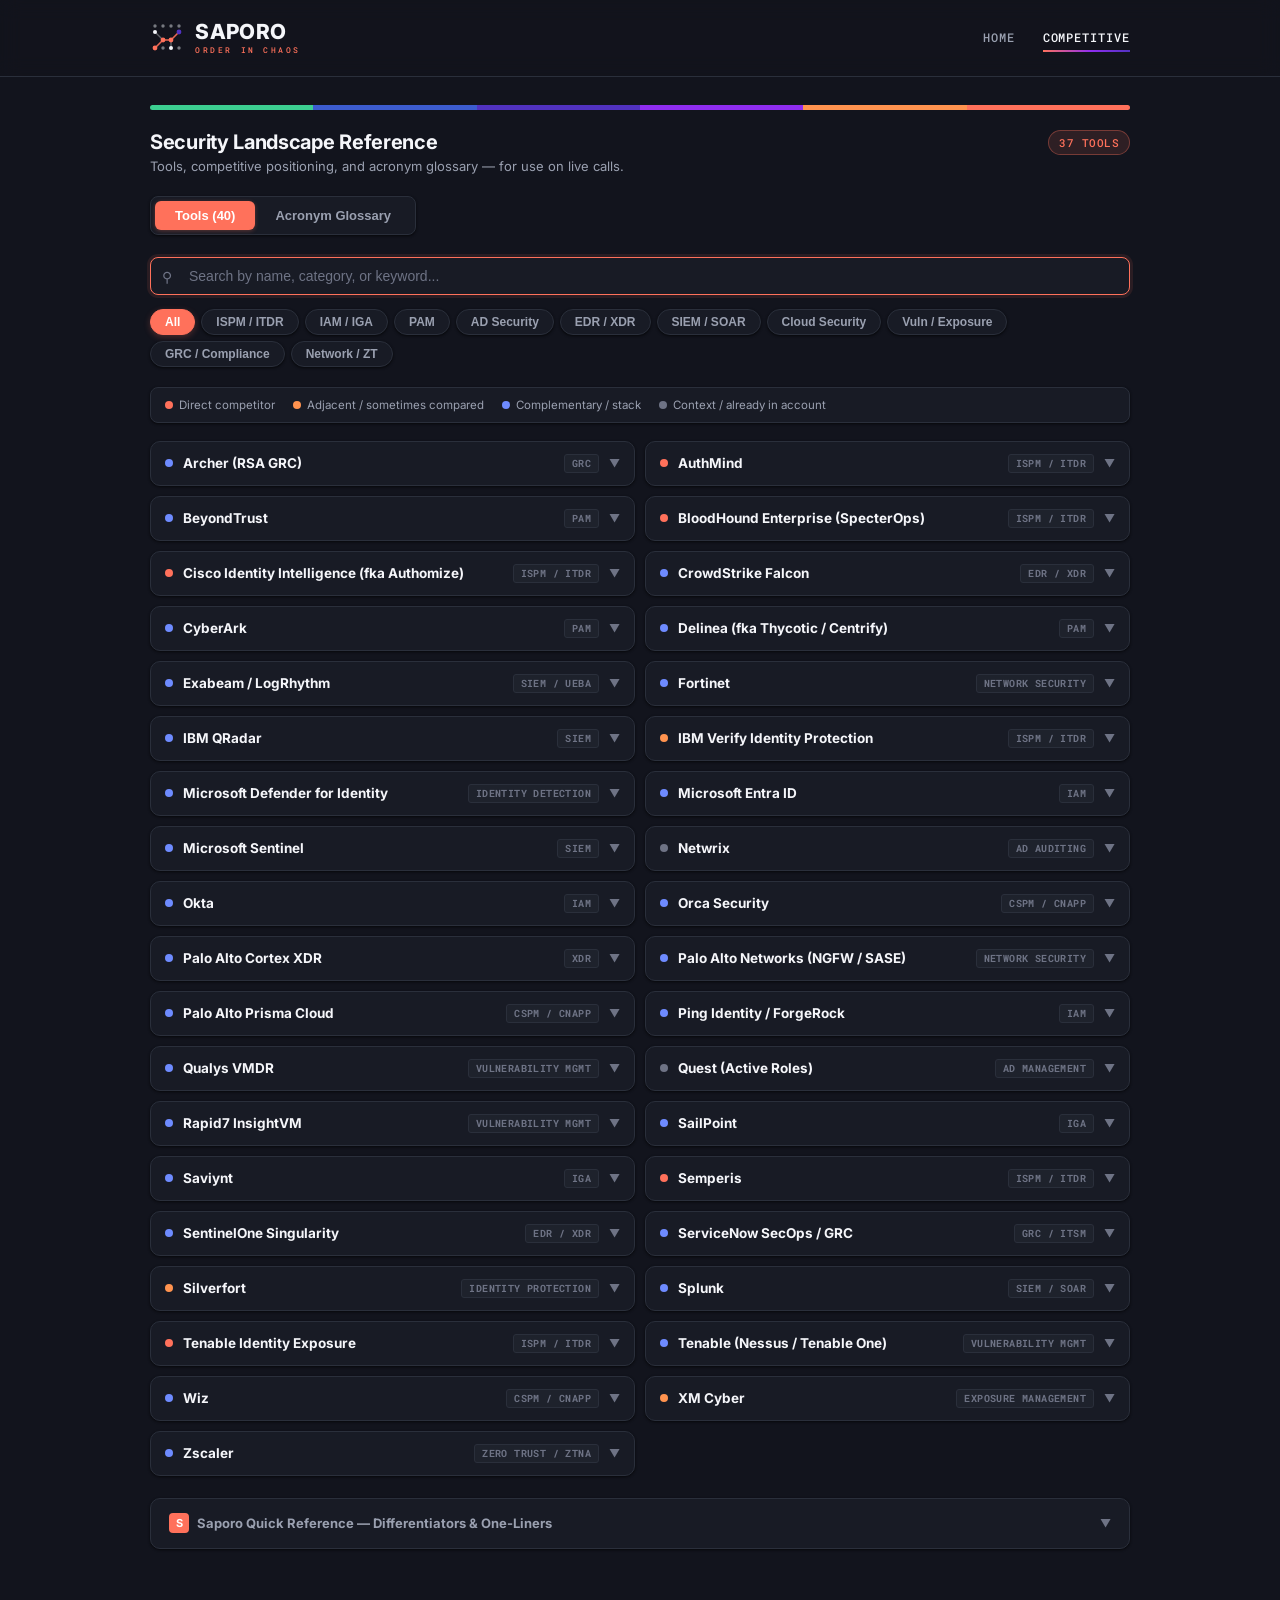
==== competitive-lookup.html @ b4fd1f7d "Unify navigation across pages - Rebuild the competitive page header to match the enablement hub exac" ====
<!DOCTYPE html>
<html lang="en">
<head>
<meta charset="UTF-8">
<meta name="viewport" content="width=device-width, initial-scale=1.0">
<title>Saporo — Competitive Intelligence</title>
<link rel="preconnect" href="https://fonts.googleapis.com" />
<link href="https://fonts.googleapis.com/css2?family=Inter:ital,wght@0,300;0,400;0,500;0,600;0,700;0,800;0,900;1,400&family=Roboto+Mono:ital,wght@0,400;0,500;1,400&display=swap" rel="stylesheet" />
<style>
  * { box-sizing: border-box; margin: 0; padding: 0; }
  :root {
    /* Saporo brand — dark theme (matches the enablement hub) */
    --red:#FF715B; --red-dark:#FF8E7B; --red-light:rgba(255,113,91,0.12); --red-mid:rgba(255,113,91,0.18);
    --bg:#12141D; --surface:#181B25; --border:#2A2F3B; --border-strong:#3A3F4D;
    --text:#F5F6FA; --text-2:#9AA0B0; --text-3:#6E7385;
    --green:#3CCF91; --green-bg:rgba(60,207,145,0.12); --green-b:rgba(60,207,145,0.32);
    --orange:#FF934F; --orange-bg:rgba(255,147,79,0.12); --orange-b:rgba(255,147,79,0.32);
    --blue:#6E8BFF; --blue-bg:rgba(60,92,207,0.18); --blue-b:rgba(110,139,255,0.4);
    --gray-bg:#1E222C; --gray-b:#2A2F3B;
    --grad:linear-gradient(120deg,#FF715B 0%,#8F2DF0 55%,#5132C0 100%);
    --shadow-sm:0 1px 3px rgba(0,0,0,.4),0 1px 2px rgba(0,0,0,.3);
    --shadow:0 4px 16px rgba(0,0,0,.5),0 1px 3px rgba(0,0,0,.4);
  }
  body { font-family:'Inter',-apple-system,BlinkMacSystemFont,"Segoe UI",Roboto,sans-serif; background:var(--bg); color:var(--text); min-height:100vh; }

  /* HEADER / persistent nav — identical to the enablement hub */
  header { background:rgba(18,20,29,0.72); border-bottom:1px solid var(--border); padding:1.3rem 0; position:sticky; top:0; z-index:100; backdrop-filter:blur(10px); }
  .nav-container { max-width:1020px; margin:0 auto; padding:0 20px; display:flex; align-items:center; justify-content:space-between; }
  .logo-link { display:inline-flex; align-items:center; gap:0.7rem; text-decoration:none; }
  .logo-mark { width:34px; height:34px; display:block; flex-shrink:0; }
  .logo-text { display:flex; flex-direction:column; line-height:1; }
  .logo-word { font-size:1.3rem; font-weight:800; letter-spacing:0.02em; color:var(--text); }
  .logo-tag { font-family:'Roboto Mono',monospace; font-size:0.5rem; font-weight:500; letter-spacing:0.32em; text-transform:uppercase; color:var(--red); margin-top:3px; }
  .site-nav { display:flex; align-items:center; gap:1.75rem; }
  .site-nav a { position:relative; font-family:'Roboto Mono',monospace; font-size:0.74rem; font-weight:500; letter-spacing:0.08em; text-transform:uppercase; color:var(--text-2); text-decoration:none; padding:0.25rem 0; transition:color .15s; }
  .site-nav a:hover { color:var(--text); }
  .site-nav a.active { color:var(--text); }
  .site-nav a.active::after { content:''; position:absolute; left:0; right:0; bottom:-3px; height:2px; background:var(--grad); }
  /* live tool count, relocated from the old nav into the page header */
  .count-pill { flex-shrink:0; font-family:'Roboto Mono',monospace; font-size:11px; font-weight:500; letter-spacing:0.04em; text-transform:uppercase; color:var(--red); background:var(--red-light); border:1px solid rgba(255,113,91,0.35); padding:4px 10px; border-radius:20px; white-space:nowrap; }

  /* PAGE */
  .page { max-width:1020px; margin:0 auto; padding:28px 20px 60px; }
  .score-bands { display:flex; height:5px; border-radius:3px; overflow:hidden; margin-bottom:20px; }
  .band { flex:1; }
  .page-header { margin-bottom:22px; display:flex; align-items:flex-start; justify-content:space-between; gap:16px; }
  .page-title { font-size:20px; font-weight:700; color:var(--text); letter-spacing:-0.3px; }
  .page-subtitle { font-size:13px; color:var(--text-2); margin-top:4px; }

  /* TAB BAR */
  .tab-bar { display:flex; gap:0; margin-bottom:22px; background:var(--surface); border:1px solid var(--border); border-radius:8px; padding:4px; width:fit-content; box-shadow:var(--shadow-sm); }
  .tab-btn { font-size:13px; font-weight:600; padding:7px 20px; border-radius:6px; border:none; background:transparent; color:var(--text-2); cursor:pointer; transition:all .15s; }
  .tab-btn.active { background:var(--red); color:#fff; box-shadow:0 1px 4px rgba(255,113,91,.3); }
  .tab-btn:not(.active):hover { color:var(--text); background:var(--gray-bg); }

  /* SEARCH */
  .search-wrap { position:relative; margin-bottom:14px; }
  .search-wrap input { width:100%; background:var(--surface); border:1.5px solid var(--border); border-radius:8px; padding:10px 16px 10px 38px; font-size:14px; color:var(--text); outline:none; transition:border-color .15s,box-shadow .15s; box-shadow:var(--shadow-sm); }
  .search-wrap input::placeholder { color:var(--text-3); }
  .search-wrap input:focus { border-color:var(--red); box-shadow:0 0 0 3px rgba(255,113,91,.10); }
  .search-icon { position:absolute; left:12px; top:50%; transform:translateY(-50%); color:var(--text-3); font-size:14px; pointer-events:none; }
  .clear-btn { position:absolute; right:10px; top:50%; transform:translateY(-50%); background:var(--gray-bg); border:1px solid var(--border); color:var(--text-2); font-size:12px; cursor:pointer; padding:2px 8px; border-radius:4px; display:none; }
  .clear-btn.visible { display:block; }

  /* FILTERS */
  .filters { display:flex; gap:6px; flex-wrap:wrap; margin-bottom:20px; }
  .filter-btn { font-size:12px; font-weight:600; padding:5px 14px; border-radius:20px; border:1.5px solid var(--border); background:var(--surface); color:var(--text-2); cursor:pointer; transition:all .15s; white-space:nowrap; box-shadow:var(--shadow-sm); }
  .filter-btn:hover { border-color:var(--red); color:var(--red); }
  .filter-btn.active { background:var(--red); border-color:var(--red); color:#fff; box-shadow:0 2px 6px rgba(255,113,91,.25); }

  /* LEGEND */
  .legend { display:flex; gap:18px; flex-wrap:wrap; margin-bottom:18px; padding:10px 14px; background:var(--surface); border:1px solid var(--border); border-radius:8px; box-shadow:var(--shadow-sm); }
  .legend-item { display:flex; align-items:center; gap:6px; font-size:11.5px; color:var(--text-2); }
  .legend-dot { width:8px; height:8px; border-radius:50%; flex-shrink:0; }

  /* TOOL GRID */
  .grid { display:grid; grid-template-columns:1fr 1fr; gap:10px; }

  /* CARDS */
  .card { background:var(--surface); border:1.5px solid var(--border); border-radius:10px; overflow:hidden; cursor:pointer; transition:border-color .15s,box-shadow .15s; box-shadow:var(--shadow-sm); }
  .card:hover { border-color:var(--border-strong); box-shadow:var(--shadow); }
  .card.open { border-color:var(--red); border-left-width:3px; grid-column:span 2; box-shadow:0 3px 12px rgba(255,113,91,.12); }
  .card-header { display:flex; align-items:center; gap:10px; padding:12px 14px; }
  .rel-dot { width:8px; height:8px; border-radius:50%; flex-shrink:0; }
  .rel-direct { background:#FF715B; } .rel-adjacent { background:#FF934F; } .rel-stack { background:#6E8BFF; } .rel-neutral { background:#6E7385; }
  .comp-name { font-size:13.5px; font-weight:700; color:var(--text); flex:1; min-width:0; white-space:nowrap; overflow:hidden; text-overflow:ellipsis; }
  .card.open .comp-name { white-space:normal; }
  .cat-tag { font-size:10px; font-weight:700; letter-spacing:0.4px; text-transform:uppercase; color:var(--text-3); padding:2px 7px; background:var(--gray-bg); border-radius:3px; border:1px solid var(--border); white-space:nowrap; flex-shrink:0; }
  .chevron { color:var(--text-3); font-size:11px; transition:transform .2s; flex-shrink:0; }
  .card.open .chevron { transform:rotate(180deg); color:var(--red); }
  .card-body { display:none; padding:0 16px 16px; border-top:1px solid var(--border); }
  .card.open .card-body { display:block; }
  .section { margin-top:12px; }
  .section-label { font-size:10px; font-weight:700; letter-spacing:1px; text-transform:uppercase; color:var(--text-3); margin-bottom:5px; }
  .section-text { font-size:13px; color:var(--text-2); line-height:1.6; }
  .pills { display:flex; flex-wrap:wrap; gap:5px; }
  .pill { font-size:11.5px; padding:3px 9px; border-radius:4px; font-weight:600; }
  .pill-s { background:var(--green-bg); color:var(--green); border:1px solid var(--green-b); }
  .pill-g { background:var(--red-light); color:var(--red-dark); border:1px solid rgba(255,113,91,0.45); }
  .pill-n { background:var(--gray-bg); color:var(--text-2); border:1px solid var(--border); }
  .rel-label { display:inline-block; font-size:10px; font-weight:700; letter-spacing:0.6px; text-transform:uppercase; padding:2px 8px; border-radius:3px; margin-top:12px; margin-bottom:2px; }
  .rel-label-direct { background:var(--red-light); color:var(--red); border:1px solid rgba(255,113,91,0.45); }
  .rel-label-adjacent { background:var(--orange-bg); color:var(--orange); border:1px solid var(--orange-b); }
  .rel-label-stack { background:var(--blue-bg); color:var(--blue); border:1px solid var(--blue-b); }
  .rel-label-neutral { background:var(--gray-bg); color:var(--text-2); border:1px solid var(--border); }
  .response-box { background:var(--red-light); border:1px solid rgba(255,113,91,0.45); border-left:3px solid var(--red); border-radius:0 6px 6px 0; padding:11px 14px; margin-top:6px; }
  .response-box p { font-size:13px; color:#F3BDB2; line-height:1.65; font-style:italic; }
  .response-box p+p { margin-top:7px; }
  .stack-box { background:var(--blue-bg); border:1px solid var(--blue-b); border-left:3px solid var(--blue); border-radius:0 6px 6px 0; padding:11px 14px; margin-top:6px; font-size:13px; color:#C7D2FF; line-height:1.65; font-style:italic; }
  .divider { width:100%; height:1px; background:var(--border); margin:12px 0 0; }
  .no-results { text-align:center; padding:48px; color:var(--text-3); font-size:14px; display:none; grid-column:span 2; }

  /* QUICK REF */
  .ref-panel { margin-top:22px; background:var(--surface); border:1.5px solid var(--border); border-radius:10px; overflow:hidden; box-shadow:var(--shadow-sm); }
  .ref-header { padding:14px 18px; display:flex; align-items:center; justify-content:space-between; cursor:pointer; border-bottom:1px solid transparent; transition:border-color .15s; }
  .ref-panel.open .ref-header { border-bottom-color:var(--border); }
  .ref-title { font-size:13px; font-weight:700; color:var(--text-2); display:flex; align-items:center; gap:8px; }
  .ref-icon { width:20px; height:20px; background:var(--red); border-radius:4px; display:flex; align-items:center; justify-content:center; color:#fff; font-size:11px; font-weight:700; flex-shrink:0; }
  .ref-body { display:none; padding:16px 18px; }
  .ref-panel.open .ref-body { display:block; }
  .diff-grid { display:grid; grid-template-columns:repeat(3,1fr); gap:8px; margin-top:4px; }
  .diff-item { background:var(--gray-bg); border:1px solid var(--border); border-radius:8px; padding:11px 12px; }
  .diff-num { font-size:10px; font-weight:800; color:var(--red); margin-bottom:4px; letter-spacing:0.5px; }
  .diff-text { font-size:12.5px; color:var(--text-2); line-height:1.5; }
  .liners-grid { margin-top:14px; display:flex; flex-direction:column; gap:8px; }
  .liner-item { padding:11px 13px; background:var(--gray-bg); border:1px solid var(--border); border-radius:8px; }
  .liner-ctx { font-size:10px; font-weight:800; letter-spacing:0.8px; text-transform:uppercase; color:var(--red); margin-bottom:5px; }
  .liner-quote { font-size:13px; color:var(--text); line-height:1.65; font-style:italic; }
  .ref-section-label { font-size:10px; font-weight:800; letter-spacing:1px; text-transform:uppercase; color:var(--text-3); margin-bottom:8px; margin-top:14px; }
  .ref-section-label:first-child { margin-top:0; }

  /* GLOSSARY */
  .gloss-search-wrap { position:relative; margin-bottom:16px; }
  .gloss-search-wrap input { width:100%; background:var(--surface); border:1.5px solid var(--border); border-radius:8px; padding:10px 16px 10px 38px; font-size:14px; color:var(--text); outline:none; transition:border-color .15s,box-shadow .15s; box-shadow:var(--shadow-sm); }
  .gloss-search-wrap input::placeholder { color:var(--text-3); }
  .gloss-search-wrap input:focus { border-color:var(--red); box-shadow:0 0 0 3px rgba(255,113,91,.10); }
  .gloss-search-icon { position:absolute; left:12px; top:50%; transform:translateY(-50%); color:var(--text-3); font-size:14px; pointer-events:none; }

  .gloss-cat-filters { display:flex; gap:6px; flex-wrap:wrap; margin-bottom:20px; }

  .gloss-grid { display:grid; grid-template-columns:repeat(auto-fill,minmax(280px,1fr)); gap:8px; }
  .gloss-card { background:var(--surface); border:1px solid var(--border); border-radius:8px; padding:12px 14px; box-shadow:var(--shadow-sm); transition:border-color .15s; }
  .gloss-card:hover { border-color:var(--border-strong); }
  .gloss-acronym { font-size:14px; font-weight:800; color:var(--text); letter-spacing:-0.2px; }
  .gloss-def { font-size:12.5px; color:var(--text-2); margin-top:3px; line-height:1.5; }
  .gloss-full { font-size:11.5px; color:var(--text-3); margin-top:2px; font-style:italic; }
  .gloss-cat-badge { display:inline-block; font-size:9.5px; font-weight:700; letter-spacing:0.5px; text-transform:uppercase; padding:2px 6px; border-radius:3px; margin-top:5px; }
  .gcat-identity  { background:rgba(255,113,91,0.14); color:#FF9685; border:1px solid rgba(255,113,91,0.35); }
  .gcat-protocol  { background:rgba(60,92,207,0.20); color:#9DB0FF; border:1px solid rgba(110,139,255,0.40); }
  .gcat-threat    { background:rgba(255,147,79,0.14); color:#FFB07A; border:1px solid rgba(255,147,79,0.35); }
  .gcat-cloud     { background:rgba(60,207,145,0.14); color:#5FE0AC; border:1px solid rgba(60,207,145,0.35); }
  .gcat-framework { background:rgba(143,45,240,0.20); color:#C79BF5; border:1px solid rgba(143,45,240,0.40); }
  .gcat-business  { background:rgba(45,160,210,0.16); color:#7FC6E8; border:1px solid rgba(45,160,210,0.40); }
  .gcat-technical { background:rgba(154,160,176,0.12); color:#B7BCC9; border:1px solid #3A3F4D; }
  .gloss-no-results { text-align:center; padding:48px; color:var(--text-3); font-size:14px; display:none; grid-column:1/-1; }

  @media (max-width:680px) {
    .grid { grid-template-columns:1fr; }
    .card.open { grid-column:span 1; }
    .no-results { grid-column:span 1; }
    .diff-grid { grid-template-columns:1fr; }
    .gloss-grid { grid-template-columns:1fr; }
  }
  /* Saporo brand: mono treatment for labels (matches enablement hub) */
  .section-label, .cat-tag, .rel-label,
  .gloss-cat-badge, .liner-ctx, .diff-num, .ref-section-label { font-family:'Roboto Mono',monospace; }
</style>
</head>
<body>

<header>
  <div class="nav-container">
    <a class="logo-link" href="index.html" title="Back to Enablement Hub">
      <svg class="logo-mark" viewBox="0 0 34 34" fill="none" xmlns="http://www.w3.org/2000/svg" aria-hidden="true">
        <path d="M5 27 L13 19 L21 19 L29 11" stroke="#FF715B" stroke-width="1.6" stroke-linecap="round" stroke-linejoin="round" opacity="0.9"/>
        <path d="M5 11 L13 19 M21 19 L21 27" stroke="#F5F6FA" stroke-width="1.4" stroke-linecap="round" opacity="0.35"/>
        <circle cx="5"  cy="5"  r="1.7" fill="#F5F6FA" opacity="0.45"/>
        <circle cx="13" cy="5"  r="1.7" fill="#F5F6FA" opacity="0.45"/>
        <circle cx="21" cy="5"  r="1.7" fill="#F5F6FA" opacity="0.45"/>
        <circle cx="29" cy="5"  r="1.7" fill="#F5F6FA" opacity="0.45"/>
        <circle cx="5"  cy="11" r="2"   fill="#F5F6FA"/>
        <circle cx="29" cy="11" r="2.4" fill="#5132C0"/>
        <circle cx="13" cy="19" r="2.4" fill="#FF715B"/>
        <circle cx="21" cy="19" r="2.4" fill="#FF715B"/>
        <circle cx="5"  cy="27" r="2.4" fill="#FF715B"/>
        <circle cx="21" cy="27" r="2"   fill="#F5F6FA"/>
        <circle cx="29" cy="27" r="1.7" fill="#F5F6FA" opacity="0.45"/>
        <circle cx="13" cy="27" r="1.7" fill="#F5F6FA" opacity="0.45"/>
      </svg>
      <span class="logo-text">
        <span class="logo-word">SAPORO</span>
        <span class="logo-tag">Order in Chaos</span>
      </span>
    </a>
    <nav class="site-nav" aria-label="Primary">
      <a href="index.html">Home</a>
      <a href="competitive-lookup.html" class="active">Competitive</a>
    </nav>
  </div>
</header>

<div class="page">
  <div class="score-bands">
    <div class="band" style="background:#3CCF91"></div>
    <div class="band" style="background:#3C5CCF"></div>
    <div class="band" style="background:#5132C0"></div>
    <div class="band" style="background:#8F2DF0"></div>
    <div class="band" style="background:#FF934F"></div>
    <div class="band" style="background:#FF715B"></div>
  </div>

  <div class="page-header">
    <div>
      <div class="page-title">Security Landscape Reference</div>
      <div class="page-subtitle">Tools, competitive positioning, and acronym glossary — for use on live calls.</div>
    </div>
    <span class="count-pill" id="countBadge">40 tools</span>
  </div>

  <div class="tab-bar">
    <button class="tab-btn active" onclick="showTab('tools',this)">Tools (40)</button>
    <button class="tab-btn" onclick="showTab('glossary',this)">Acronym Glossary</button>
  </div>

  <!-- ===== TOOLS TAB ===== -->
  <div id="tab-tools">
    <div class="search-wrap">
      <span class="search-icon">&#9906;</span>
      <input type="text" id="search" placeholder="Search by name, category, or keyword..." autocomplete="off" autofocus />
      <button class="clear-btn" id="clearBtn" onclick="clearSearch()">&#x2715; Clear</button>
    </div>
    <div class="filters">
      <button class="filter-btn active" data-filter="all">All</button>
      <button class="filter-btn" data-filter="ispm">ISPM / ITDR</button>
      <button class="filter-btn" data-filter="iam">IAM / IGA</button>
      <button class="filter-btn" data-filter="pam">PAM</button>
      <button class="filter-btn" data-filter="ad">AD Security</button>
      <button class="filter-btn" data-filter="edr">EDR / XDR</button>
      <button class="filter-btn" data-filter="siem">SIEM / SOAR</button>
      <button class="filter-btn" data-filter="cloud">Cloud Security</button>
      <button class="filter-btn" data-filter="vuln">Vuln / Exposure</button>
      <button class="filter-btn" data-filter="grc">GRC / Compliance</button>
      <button class="filter-btn" data-filter="network">Network / ZT</button>
    </div>
    <div class="legend">
      <div class="legend-item"><div class="legend-dot" style="background:#FF715B"></div>Direct competitor</div>
      <div class="legend-item"><div class="legend-dot" style="background:#FF934F"></div>Adjacent / sometimes compared</div>
      <div class="legend-item"><div class="legend-dot" style="background:#6E8BFF"></div>Complementary / stack</div>
      <div class="legend-item"><div class="legend-dot" style="background:#6E7385"></div>Context / already in account</div>
    </div>

    <div class="grid" id="grid">

      <!-- ARCHER -->
      <div class="card" data-cat="grc" data-rel="stack" data-name="archer rsa grc" data-tags="governance risk compliance policy audit">
        <div class="card-header" onclick="toggle(this)">
          <span class="rel-dot rel-stack"></span><span class="comp-name">Archer (RSA GRC)</span><span class="cat-tag">GRC</span><span class="chevron">&#9660;</span>
        </div>
        <div class="card-body">
          <span class="rel-label rel-label-stack">Complementary / context</span>
          <div class="section"><div class="section-label">What they do</div><div class="section-text">Enterprise GRC — policy management, risk assessments, audit management, compliance reporting. Common in financial services and regulated industries.</div></div>
          <div class="divider"></div>
          <div class="section"><div class="section-label">What to say</div><div class="stack-box">"Archer manages the risk register and compliance program. Saporo is a source of technical evidence for that program — findings map to CIS Controls, ISO 27001, and MITRE ATT&CK."</div></div>
        </div>
      </div>

      <!-- AUTHMIND -->
      <div class="card" data-cat="ispm" data-rel="direct" data-name="authmind" data-tags="identity security posture management itdr agentless us-based">
        <div class="card-header" onclick="toggle(this)">
          <span class="rel-dot rel-direct"></span><span class="comp-name">AuthMind</span><span class="cat-tag">ISPM / ITDR</span><span class="chevron">&#9660;</span>
        </div>
        <div class="card-body">
          <span class="rel-label rel-label-direct">Direct competitor</span>
          <div class="section"><div class="section-label">What they do</div><div class="section-text">ISPM + ITDR platform, agentless, multi-environment. US-based (Bethesda, MD). Closest category match — will appear on the same shortlists.</div></div>
          <div class="divider"></div>
          <div class="section"><div class="section-label">Strengths / Gaps</div><div class="pills"><span class="pill pill-s">Same category positioning</span><span class="pill pill-s">US-based</span><span class="pill pill-s">Agentless</span><span class="pill pill-g">Not graph-native at Saporo's scale</span><span class="pill pill-g">Lacks chokepoint model</span></div></div>
          <div class="divider"></div>
          <div class="section"><div class="section-label">What to say</div><div class="response-box"><p>"AuthMind is in the same category — the question is depth and scale. Saporo's in-memory graph engine processes billions of attack paths in real time. In complex hybrid environments, the coverage difference becomes visible quickly — lean into a POC."</p></div></div>
        </div>
      </div>

      <!-- BEYONDTRUST -->
      <div class="card" data-cat="pam" data-rel="stack" data-name="beyondtrust" data-tags="privileged access remote access endpoint privilege pam">
        <div class="card-header" onclick="toggle(this)">
          <span class="rel-dot rel-stack"></span><span class="comp-name">BeyondTrust</span><span class="cat-tag">PAM</span><span class="chevron">&#9660;</span>
        </div>
        <div class="card-body">
          <span class="rel-label rel-label-stack">Complementary / stack</span>
          <div class="section"><div class="section-label">What they do</div><div class="section-text">PAM platform — privileged password management, endpoint privilege management, secure remote access. Known for endpoint least privilege angle.</div></div>
          <div class="divider"></div>
          <div class="section"><div class="section-label">What to say</div><div class="stack-box">"BeyondTrust enforces least privilege and controls privileged sessions. Saporo maps the attack paths that lead to those accounts. Saporo finds the risk, BeyondTrust contains it."</div></div>
        </div>
      </div>

      <!-- BLOODHOUND -->
      <div class="card" data-cat="ispm" data-rel="direct" data-name="bloodhound enterprise specterops" data-tags="attack path graph azure ad red team">
        <div class="card-header" onclick="toggle(this)">
          <span class="rel-dot rel-direct"></span><span class="comp-name">BloodHound Enterprise (SpecterOps)</span><span class="cat-tag">ISPM / ITDR</span><span class="chevron">&#9660;</span>
        </div>
        <div class="card-body">
          <span class="rel-label rel-label-direct">Direct competitor</span>
          <div class="section"><div class="section-label">What they do</div><div class="section-text">Graph-based attack path analysis for AD and Azure AD. Well-known in offensive security / red team circles via the open-source BloodHound tool.</div></div>
          <div class="divider"></div>
          <div class="section"><div class="section-label">Strengths / Gaps</div><div class="pills"><span class="pill pill-s">Security research credibility</span><span class="pill pill-s">Graph-based approach</span><span class="pill pill-g">More analyst-driven, less operationalized</span><span class="pill pill-g">Narrower coverage (AD/Azure only)</span><span class="pill pill-g">No enterprise-scale remediation workflows</span></div></div>
          <div class="divider"></div>
          <div class="section"><div class="section-label">What to say</div><div class="response-box"><p>"BloodHound is great for analysts who want to see attack paths. Saporo is built for the team that needs to fix them at scale — with prioritization that tells you the 5 changes that eliminate 80% of risk. BloodHound shows you the map; Saporo hands you the navigation."</p><p>"Open-source BH users are a good ICP signal — they already get attack paths. Sell them enterprise operationalization."</p></div></div>
        </div>
      </div>

      <!-- CISCO IDENTITY INTELLIGENCE -->
      <div class="card" data-cat="ispm" data-rel="direct" data-name="cisco identity intelligence authomize" data-tags="ispm saas cloud cisco">
        <div class="card-header" onclick="toggle(this)">
          <span class="rel-dot rel-direct"></span><span class="comp-name">Cisco Identity Intelligence (fka Authomize)</span><span class="cat-tag">ISPM / ITDR</span><span class="chevron">&#9660;</span>
        </div>
        <div class="card-body">
          <span class="rel-label rel-label-direct">Direct competitor</span>
          <div class="section"><div class="section-label">What they do</div><div class="section-text">ISPM platform acquired by Cisco (2023). Part of the Cisco Security Cloud. Focus on SaaS and cloud identity posture, entitlement visibility, and risk detection. Surfaces in accounts with Cisco relationships.</div></div>
          <div class="divider"></div>
          <div class="section"><div class="section-label">Strengths / Gaps</div><div class="pills"><span class="pill pill-s">Cisco distribution network</span><span class="pill pill-s">Strong SaaS / cloud identity coverage</span><span class="pill pill-g">Weaker on-prem AD depth</span><span class="pill pill-g">Platform bundle, not attack path specialist</span><span class="pill pill-g">Integration complexity post-acquisition</span></div></div>
          <div class="divider"></div>
          <div class="section"><div class="section-label">What to say</div><div class="response-box"><p>"Cisco Identity Intelligence is strong on SaaS and cloud entitlement visibility. Saporo's differentiator is graph-native attack path computation across hybrid environments. If they have complex AD, the comparison will favor Saporo on depth."</p></div></div>
        </div>
      </div>

      <!-- CROWDSTRIKE -->
      <div class="card" data-cat="edr" data-rel="stack" data-name="crowdstrike falcon identity" data-tags="edr endpoint detection response xdr identity threat">
        <div class="card-header" onclick="toggle(this)">
          <span class="rel-dot rel-stack"></span><span class="comp-name">CrowdStrike Falcon</span><span class="cat-tag">EDR / XDR</span><span class="chevron">&#9660;</span>
        </div>
        <div class="card-body">
          <span class="rel-label rel-label-stack">Complementary / already in account</span>
          <div class="section"><div class="section-label">What they do</div><div class="section-text">Market-leading EDR/XDR with identity threat protection module (Falcon Identity). Deployed in most enterprise accounts. Identity module detects identity-based attacks in motion.</div></div>
          <div class="divider"></div>
          <div class="section"><div class="section-label">What to say</div><div class="response-box"><p>"CrowdStrike is excellent — complementary, not competitive. Falcon catches threats in motion. Saporo eliminates the misconfigurations that make those threats possible. Falcon is the alarm system; Saporo is removing the unlocked windows."</p></div></div>
        </div>
      </div>

      <!-- CYBERARK -->
      <div class="card" data-cat="pam" data-rel="stack" data-name="cyberark pam" data-tags="privileged access management secrets vault pam">
        <div class="card-header" onclick="toggle(this)">
          <span class="rel-dot rel-stack"></span><span class="comp-name">CyberArk</span><span class="cat-tag">PAM</span><span class="chevron">&#9660;</span>
        </div>
        <div class="card-body">
          <span class="rel-label rel-label-stack">Complementary / stack</span>
          <div class="section"><div class="section-label">What they do</div><div class="section-text">Market-leading PAM — vaulting, session management, secrets management, just-in-time access. Also has a Workforce Identity platform. Common in regulated enterprises.</div></div>
          <div class="divider"></div>
          <div class="section"><div class="section-label">What to say</div><div class="stack-box">"CyberArk vaults privileged accounts. Saporo shows the attack paths that lead to those accounts — so you can prioritize what needs to be vaulted first. Strong co-sell story: Saporo finds the risk, CyberArk contains it."</div></div>
        </div>
      </div>

      <!-- DELINEA -->
      <div class="card" data-cat="pam" data-rel="stack" data-name="delinea thycotic centrify" data-tags="privileged access management pam cloud">
        <div class="card-header" onclick="toggle(this)">
          <span class="rel-dot rel-stack"></span><span class="comp-name">Delinea (fka Thycotic / Centrify)</span><span class="cat-tag">PAM</span><span class="chevron">&#9660;</span>
        </div>
        <div class="card-body">
          <span class="rel-label rel-label-stack">Complementary / stack</span>
          <div class="section"><div class="section-label">What they do</div><div class="section-text">PAM platform formed from Thycotic + Centrify merger. Cloud-native positioning, mid-market to enterprise. Secret Server and Privilege Manager are flagship products.</div></div>
          <div class="divider"></div>
          <div class="section"><div class="section-label">What to say</div><div class="stack-box">"Same co-sell story as CyberArk — PAM controls privileged access, Saporo maps the risk that drives PAM prioritization."</div></div>
        </div>
      </div>

      <!-- EXABEAM -->
      <div class="card" data-cat="siem" data-rel="stack" data-name="exabeam logrhythm ueba" data-tags="ueba behavior analytics insider threat siem">
        <div class="card-header" onclick="toggle(this)">
          <span class="rel-dot rel-stack"></span><span class="comp-name">Exabeam / LogRhythm</span><span class="cat-tag">SIEM / UEBA</span><span class="chevron">&#9660;</span>
        </div>
        <div class="card-body">
          <span class="rel-label rel-label-stack">Complementary / stack</span>
          <div class="section"><div class="section-label">What they do</div><div class="section-text">SIEM and UEBA platform — behavioral analytics and threat detection via behavioral baselines. Merged with LogRhythm (2024). Strong in mid-enterprise and regulated sectors.</div></div>
          <div class="divider"></div>
          <div class="section"><div class="section-label">What to say</div><div class="stack-box">"Exabeam detects anomalous behavior in real time. Saporo shows the misconfigured pathways that make that behavior dangerous. Different signal types — they coexist well."</div></div>
        </div>
      </div>

      <!-- FORTINET -->
      <div class="card" data-cat="network" data-rel="stack" data-name="fortinet fortigate" data-tags="firewall network security fortios ngfw">
        <div class="card-header" onclick="toggle(this)">
          <span class="rel-dot rel-stack"></span><span class="comp-name">Fortinet</span><span class="cat-tag">Network Security</span><span class="chevron">&#9660;</span>
        </div>
        <div class="card-body">
          <span class="rel-label rel-label-stack">Complementary / stack</span>
          <div class="section"><div class="section-label">What they do</div><div class="section-text">Network security vendor — NGFWs, SD-WAN, SASE. Common in mid-market and enterprise. Identity security is not a strength of the FortiGuard portfolio.</div></div>
          <div class="divider"></div>
          <div class="section"><div class="section-label">What to say</div><div class="stack-box">"Fortinet is network-centric. Identity attack path management is not part of their portfolio. Fortinet accounts often have an underserved identity risk problem — strong Saporo entry point."</div></div>
        </div>
      </div>

      <!-- IBM QRADAR -->
      <div class="card" data-cat="siem" data-rel="stack" data-name="ibm qradar siem" data-tags="siem security operations center log management ibm">
        <div class="card-header" onclick="toggle(this)">
          <span class="rel-dot rel-stack"></span><span class="comp-name">IBM QRadar</span><span class="cat-tag">SIEM</span><span class="chevron">&#9660;</span>
        </div>
        <div class="card-body">
          <span class="rel-label rel-label-stack">Complementary / stack</span>
          <div class="section"><div class="section-label">What they do</div><div class="section-text">Enterprise SIEM with UEBA and SOAR. Common in large financial services and government accounts.</div></div>
          <div class="divider"></div>
          <div class="section"><div class="section-label">What to say</div><div class="stack-box">"QRadar is the detection and logging layer. Saporo adds identity posture and attack path context QRadar can't generate. QRadar accounts are SOC-mature — a good audience for Saporo's proactive approach."</div></div>
        </div>
      </div>

      <!-- IBM VERIFY -->
      <div class="card" data-cat="ispm" data-rel="adjacent" data-name="ibm verify identity protection" data-tags="enterprise itdr ispm ibm">
        <div class="card-header" onclick="toggle(this)">
          <span class="rel-dot rel-adjacent"></span><span class="comp-name">IBM Verify Identity Protection</span><span class="cat-tag">ISPM / ITDR</span><span class="chevron">&#9660;</span>
        </div>
        <div class="card-body">
          <span class="rel-label rel-label-adjacent">Adjacent / sometimes compared</span>
          <div class="section"><div class="section-label">What they do</div><div class="section-text">Enterprise ISPM/ITDR integrated with IBM Security stack (QRadar, Verify). Relevant in large regulated accounts where IBM is deeply embedded.</div></div>
          <div class="divider"></div>
          <div class="section"><div class="section-label">Strengths / Gaps</div><div class="pills"><span class="pill pill-s">IBM relationship leverage</span><span class="pill pill-s">Integrates with existing IBM stack</span><span class="pill pill-g">Slower innovation cycle</span><span class="pill pill-g">Not graph-native attack path specialist</span></div></div>
          <div class="divider"></div>
          <div class="section"><div class="section-label">What to say</div><div class="response-box"><p>"IBM is a platform sale. If identity attack path coverage is the priority, ask how IBM quantifies the number of paths computed across their AD and cloud environment. That's where the technical comparison turns."</p></div></div>
        </div>
      </div>

      <!-- MICROSOFT DEFENDER FOR IDENTITY -->
      <div class="card" data-cat="edr" data-rel="stack" data-name="microsoft defender for identity mdi atp" data-tags="azure defender identity lateral movement atp microsoft">
        <div class="card-header" onclick="toggle(this)">
          <span class="rel-dot rel-stack"></span><span class="comp-name">Microsoft Defender for Identity</span><span class="cat-tag">Identity Detection</span><span class="chevron">&#9660;</span>
        </div>
        <div class="card-body">
          <span class="rel-label rel-label-stack">Complementary / already in account</span>
          <div class="section"><div class="section-label">What they do</div><div class="section-text">Microsoft's identity threat detection — monitors AD for suspicious behavior, lateral movement, credential attacks, DCSync. Formerly Azure ATP. Part of the Microsoft 365 Defender suite.</div></div>
          <div class="divider"></div>
          <div class="section"><div class="section-label">What to say</div><div class="response-box"><p>"MDI is a good detection tool — it alerts when attacks are happening. Saporo works upstream: it maps attack paths before anyone tries to use them, and tells you which misconfigurations to fix first. Detection and prevention — both necessary, different tools."</p></div></div>
        </div>
      </div>

      <!-- MICROSOFT ENTRA -->
      <div class="card" data-cat="iam" data-rel="stack" data-name="microsoft entra id azure ad" data-tags="azure active directory cloud identity conditional access mfa microsoft">
        <div class="card-header" onclick="toggle(this)">
          <span class="rel-dot rel-stack"></span><span class="comp-name">Microsoft Entra ID</span><span class="cat-tag">IAM</span><span class="chevron">&#9660;</span>
        </div>
        <div class="card-body">
          <span class="rel-label rel-label-stack">"Why not just use what we have?"</span>
          <div class="section"><div class="section-label">What they do</div><div class="section-text">Microsoft's cloud identity platform — SSO, MFA, Conditional Access, identity governance. Present in virtually every account. Most common adjacent objection.</div></div>
          <div class="divider"></div>
          <div class="section"><div class="section-label">Their gaps vs. Saporo</div><div class="pills"><span class="pill pill-g">No attack path computation or visualization</span><span class="pill pill-g">No chokepoint prioritization</span><span class="pill pill-g">Blind to on-prem AD cross-environment paths</span><span class="pill pill-g">Secure Score = checkbox, not risk priority</span></div></div>
          <div class="divider"></div>
          <div class="section"><div class="section-label">What to say</div><div class="response-box"><p>"Entra tells you your current configuration — it doesn't show you how an attacker chains those configurations together to reach a Domain Controller. Saporo maps those paths and tells you which five changes collapse 80% of the risk."</p><p>Discovery question: "How does your Microsoft tooling tell you which misconfigurations could be chained to reach your most critical assets?"</p></div></div>
        </div>
      </div>

      <!-- MICROSOFT SENTINEL -->
      <div class="card" data-cat="siem" data-rel="stack" data-name="microsoft sentinel azure sentinel" data-tags="siem cloud native security operations azure microsoft">
        <div class="card-header" onclick="toggle(this)">
          <span class="rel-dot rel-stack"></span><span class="comp-name">Microsoft Sentinel</span><span class="cat-tag">SIEM</span><span class="chevron">&#9660;</span>
        </div>
        <div class="card-body">
          <span class="rel-label rel-label-stack">Complementary / stack</span>
          <div class="section"><div class="section-label">What they do</div><div class="section-text">Cloud-native SIEM built on Azure. Tight integration with Microsoft 365 and Defender suite. Common in Microsoft-heavy enterprises as the default SOC platform.</div></div>
          <div class="divider"></div>
          <div class="section"><div class="section-label">What to say</div><div class="stack-box">"Sentinel is a strong SIEM in a Microsoft stack. It detects threats from logs. Saporo operates upstream — mapping identity attack paths and eliminating them proactively. Different tool, different timing."</div></div>
        </div>
      </div>

      <!-- NETWRIX -->
      <div class="card" data-cat="ad" data-rel="neutral" data-name="netwrix" data-tags="active directory auditing change detection compliance">
        <div class="card-header" onclick="toggle(this)">
          <span class="rel-dot rel-neutral"></span><span class="comp-name">Netwrix</span><span class="cat-tag">AD Auditing</span><span class="chevron">&#9660;</span>
        </div>
        <div class="card-body">
          <span class="rel-label rel-label-neutral">Context / already in account</span>
          <div class="section"><div class="section-label">What they do</div><div class="section-text">AD auditing, change detection, data access governance, compliance reporting. Primarily answers "who changed what in AD" and generates audit evidence.</div></div>
          <div class="divider"></div>
          <div class="section"><div class="section-label">What to say</div><div class="stack-box">"Netwrix tells you what changed after the fact. Saporo tells you what those configurations enable from an attacker's perspective — proactively. Completely different use case."</div></div>
        </div>
      </div>

      <!-- OKTA -->
      <div class="card" data-cat="iam" data-rel="stack" data-name="okta" data-tags="iam sso mfa workforce identity access management">
        <div class="card-header" onclick="toggle(this)">
          <span class="rel-dot rel-stack"></span><span class="comp-name">Okta</span><span class="cat-tag">IAM</span><span class="chevron">&#9660;</span>
        </div>
        <div class="card-body">
          <span class="rel-label rel-label-stack">Complementary / stack</span>
          <div class="section"><div class="section-label">What they do</div><div class="section-text">Workforce and customer identity — SSO, MFA, lifecycle management, adaptive access. Saporo ingests Okta as a data source for attack path analysis.</div></div>
          <div class="divider"></div>
          <div class="section"><div class="section-label">What to say</div><div class="stack-box">"Saporo connects to Okta as a data source — it reads your Okta identity data and incorporates it into the attack path graph alongside AD and Azure. Having Okta doesn't answer what an attacker could do with those identities in a hybrid path. That's what Saporo shows."</div></div>
        </div>
      </div>

      <!-- ORCA -->
      <div class="card" data-cat="cloud" data-rel="stack" data-name="orca security" data-tags="cloud security agentless workload cspm">
        <div class="card-header" onclick="toggle(this)">
          <span class="rel-dot rel-stack"></span><span class="comp-name">Orca Security</span><span class="cat-tag">CSPM / CNAPP</span><span class="chevron">&#9660;</span>
        </div>
        <div class="card-body">
          <span class="rel-label rel-label-stack">Complementary / stack</span>
          <div class="section"><div class="section-label">What they do</div><div class="section-text">Agentless cloud security — CSPM, workload protection, vulnerability management, cloud attack path analysis. Competes with Wiz; similar positioning.</div></div>
          <div class="divider"></div>
          <div class="section"><div class="section-label">What to say</div><div class="stack-box">"Orca covers cloud infrastructure risk. Saporo covers identity attack paths. Same complementary story as Wiz — different environments."</div></div>
        </div>
      </div>

      <!-- PALO ALTO CORTEX -->
      <div class="card" data-cat="edr" data-rel="stack" data-name="palo alto cortex xdr" data-tags="xdr endpoint cloud detection response palo alto">
        <div class="card-header" onclick="toggle(this)">
          <span class="rel-dot rel-stack"></span><span class="comp-name">Palo Alto Cortex XDR</span><span class="cat-tag">XDR</span><span class="chevron">&#9660;</span>
        </div>
        <div class="card-body">
          <span class="rel-label rel-label-stack">Complementary / already in account</span>
          <div class="section"><div class="section-label">What they do</div><div class="section-text">Extended detection and response from Palo Alto Networks. Combines endpoint, network, and cloud telemetry. Identity data feeds into XDR alerts but it is not a dedicated ISPM tool.</div></div>
          <div class="divider"></div>
          <div class="section"><div class="section-label">What to say</div><div class="stack-box">"Cortex XDR correlates signals after an event. Saporo eliminates the attack paths before they become events. Palo Alto accounts are high-quality targets — security-mature and receptive to prevention-first positioning."</div></div>
        </div>
      </div>

      <!-- PALO ALTO NGFW -->
      <div class="card" data-cat="network" data-rel="stack" data-name="palo alto networks ngfw sase" data-tags="firewall network security next generation ngfw palo alto">
        <div class="card-header" onclick="toggle(this)">
          <span class="rel-dot rel-stack"></span><span class="comp-name">Palo Alto Networks (NGFW / SASE)</span><span class="cat-tag">Network Security</span><span class="chevron">&#9660;</span>
        </div>
        <div class="card-body">
          <span class="rel-label rel-label-stack">Complementary / stack</span>
          <div class="section"><div class="section-label">What they do</div><div class="section-text">Market-leading NGFW and SASE platform. Identity-aware network security but not an identity attack path tool. PAN accounts are typically security-mature.</div></div>
          <div class="divider"></div>
          <div class="section"><div class="section-label">What to say</div><div class="stack-box">"Palo Alto controls the network perimeter. Saporo controls the identity attack surface — the paths attackers follow after they're inside. PAN accounts are great targets — security-mature and receptive to prevention-first positioning."</div></div>
        </div>
      </div>

      <!-- PALO ALTO PRISMA -->
      <div class="card" data-cat="cloud" data-rel="stack" data-name="palo alto prisma cloud ciem" data-tags="cspm cnapp cloud workload ciem entitlements palo alto">
        <div class="card-header" onclick="toggle(this)">
          <span class="rel-dot rel-stack"></span><span class="comp-name">Palo Alto Prisma Cloud</span><span class="cat-tag">CSPM / CNAPP</span><span class="chevron">&#9660;</span>
        </div>
        <div class="card-body">
          <span class="rel-label rel-label-stack">Complementary / stack</span>
          <div class="section"><div class="section-label">What they do</div><div class="section-text">Cloud security platform covering CSPM, container security, code security, and cloud identity entitlements (CIEM module). Part of the Palo Alto Networks portfolio.</div></div>
          <div class="divider"></div>
          <div class="section"><div class="section-label">What to say</div><div class="stack-box">"Prisma Cloud's CIEM covers cloud entitlement permissions. Saporo covers hybrid identity attack paths — how on-prem AD connects to those cloud entitlements. Different scope, both part of a complete identity security program."</div></div>
        </div>
      </div>

      <!-- PING IDENTITY -->
      <div class="card" data-cat="iam" data-rel="stack" data-name="ping identity forgerock" data-tags="iam federation sso enterprise identity">
        <div class="card-header" onclick="toggle(this)">
          <span class="rel-dot rel-stack"></span><span class="comp-name">Ping Identity / ForgeRock</span><span class="cat-tag">IAM</span><span class="chevron">&#9660;</span>
        </div>
        <div class="card-body">
          <span class="rel-label rel-label-stack">Complementary / stack</span>
          <div class="section"><div class="section-label">What they do</div><div class="section-text">Enterprise IAM platform — SSO, federation, MFA, CIAM. ForgeRock merged with Ping Identity (2023). Common in large financial services and telco accounts with complex federation requirements.</div></div>
          <div class="divider"></div>
          <div class="section"><div class="section-label">What to say</div><div class="stack-box">"Ping/ForgeRock is authentication infrastructure. Saporo sits on top — it reads identity data and maps attack paths regardless of the underlying IAM platform. Complementary by design."</div></div>
        </div>
      </div>

      <!-- QUALYS -->
      <div class="card" data-cat="vuln" data-rel="stack" data-name="qualys vmdr" data-tags="vulnerability management cloud patch scanning">
        <div class="card-header" onclick="toggle(this)">
          <span class="rel-dot rel-stack"></span><span class="comp-name">Qualys VMDR</span><span class="cat-tag">Vulnerability Mgmt</span><span class="chevron">&#9660;</span>
        </div>
        <div class="card-body">
          <span class="rel-label rel-label-stack">Complementary / stack</span>
          <div class="section"><div class="section-label">What they do</div><div class="section-text">Cloud-based vulnerability management, detection and response. Covers infrastructure, endpoints, cloud workloads, and containers. No dedicated identity attack path capability.</div></div>
          <div class="divider"></div>
          <div class="section"><div class="section-label">What to say</div><div class="stack-box">"Qualys covers vulnerability exposure in the infrastructure layer. Saporo covers identity attack path exposure. Different attack surfaces — both matter."</div></div>
        </div>
      </div>

      <!-- QUEST -->
      <div class="card" data-cat="ad" data-rel="neutral" data-name="quest active roles" data-tags="active directory management provisioning">
        <div class="card-header" onclick="toggle(this)">
          <span class="rel-dot rel-neutral"></span><span class="comp-name">Quest (Active Roles)</span><span class="cat-tag">AD Management</span><span class="chevron">&#9660;</span>
        </div>
        <div class="card-body">
          <span class="rel-label rel-label-neutral">Context / already in account</span>
          <div class="section"><div class="section-label">What they do</div><div class="section-text">AD management tooling — Active Roles for AD delegation and provisioning, AD auditing and recovery. More IT operations than security.</div></div>
          <div class="divider"></div>
          <div class="section"><div class="section-label">What to say</div><div class="stack-box">"Quest Active Roles manages your AD structure. Saporo analyzes whether that structure creates attack paths. Completely different use cases — acknowledge and move on."</div></div>
        </div>
      </div>

      <!-- RAPID7 -->
      <div class="card" data-cat="vuln" data-rel="stack" data-name="rapid7 insightvm nexpose insightdr" data-tags="vulnerability management detection response exposure">
        <div class="card-header" onclick="toggle(this)">
          <span class="rel-dot rel-stack"></span><span class="comp-name">Rapid7 InsightVM</span><span class="cat-tag">Vulnerability Mgmt</span><span class="chevron">&#9660;</span>
        </div>
        <div class="card-body">
          <span class="rel-label rel-label-stack">Complementary / stack</span>
          <div class="section"><div class="section-label">What they do</div><div class="section-text">Vulnerability and exposure management (InsightVM) plus SIEM (InsightIDR) and MDR services. InsightIDR has some identity threat detection capability — UEBA and AD monitoring.</div></div>
          <div class="divider"></div>
          <div class="section"><div class="section-label">What to say</div><div class="stack-box">"Rapid7's identity monitoring in InsightIDR is behavioral detection. Saporo maps attack paths structurally — it doesn't wait for behavior. The VM product is a different category entirely."</div></div>
        </div>
      </div>

      <!-- SAILPOINT -->
      <div class="card" data-cat="iam" data-rel="stack" data-name="sailpoint iga" data-tags="identity governance administration access certification provisioning">
        <div class="card-header" onclick="toggle(this)">
          <span class="rel-dot rel-stack"></span><span class="comp-name">SailPoint</span><span class="cat-tag">IGA</span><span class="chevron">&#9660;</span>
        </div>
        <div class="card-body">
          <span class="rel-label rel-label-stack">Complementary / stack</span>
          <div class="section"><div class="section-label">What they do</div><div class="section-text">Identity Governance and Administration — access certifications, provisioning, role management, compliance reporting. Large enterprise and regulated market.</div></div>
          <div class="divider"></div>
          <div class="section"><div class="section-label">What to say</div><div class="stack-box">"SailPoint governs provisioning and access review. Saporo shows what that access enables in attack paths. SailPoint: 'does this person have the right access?' Saporo: 'what could an attacker do if they compromised this account?' Different questions — both part of a mature identity program."</div></div>
        </div>
      </div>

      <!-- SAVIYNT -->
      <div class="card" data-cat="iam" data-rel="stack" data-name="saviynt cloud iga cpam" data-tags="identity governance cloud access privileged">
        <div class="card-header" onclick="toggle(this)">
          <span class="rel-dot rel-stack"></span><span class="comp-name">Saviynt</span><span class="cat-tag">IGA</span><span class="chevron">&#9660;</span>
        </div>
        <div class="card-body">
          <span class="rel-label rel-label-stack">Complementary / stack</span>
          <div class="section"><div class="section-label">What they do</div><div class="section-text">Cloud-native IGA + CPAM. Competes with SailPoint; positioned as the cloud-first IGA alternative. Strong in financial services and healthcare.</div></div>
          <div class="divider"></div>
          <div class="section"><div class="section-label">What to say</div><div class="stack-box">"Same complementary dynamic as SailPoint. If they have Saviynt, it validates the need for Saporo: they've invested in governance but still need to know what the residual attack paths look like."</div></div>
        </div>
      </div>

      <!-- SEMPERIS -->
      <div class="card" data-cat="ispm" data-rel="direct" data-name="semperis" data-tags="active directory recovery ad itdr">
        <div class="card-header" onclick="toggle(this)">
          <span class="rel-dot rel-direct"></span><span class="comp-name">Semperis</span><span class="cat-tag">ISPM / ITDR</span><span class="chevron">&#9660;</span>
        </div>
        <div class="card-body">
          <span class="rel-label rel-label-direct">Direct competitor</span>
          <div class="section"><div class="section-label">What they do</div><div class="section-text">Active Directory security and disaster recovery. ITDR-heavy — detects AD attacks and enables rapid forest recovery. Strong US brand in AD protection.</div></div>
          <div class="divider"></div>
          <div class="section"><div class="section-label">Strengths / Gaps</div><div class="pills"><span class="pill pill-s">Strong AD brand</span><span class="pill pill-s">Disaster recovery angle</span><span class="pill pill-g">Detection / recovery — not prevention</span><span class="pill pill-g">Not graph-native</span><span class="pill pill-g">Limited hybrid cloud coverage</span></div></div>
          <div class="divider"></div>
          <div class="section"><div class="section-label">What to say</div><div class="response-box"><p>"Semperis excels at protecting AD during an incident and recovering from one. Saporo works upstream — before the attack. We map every path across AD and cloud and show you the chokepoints that eliminate 80% of exposure before anyone tries to exploit them."</p><p>"If they have Semperis: position Saporo as the prevention layer. Complementary — different budget, different conversation."</p></div></div>
        </div>
      </div>

      <!-- SENTINELONE -->
      <div class="card" data-cat="edr" data-rel="stack" data-name="sentinelone singularity identity attivo" data-tags="edr endpoint xdr identity detection">
        <div class="card-header" onclick="toggle(this)">
          <span class="rel-dot rel-stack"></span><span class="comp-name">SentinelOne Singularity</span><span class="cat-tag">EDR / XDR</span><span class="chevron">&#9660;</span>
        </div>
        <div class="card-body">
          <span class="rel-label rel-label-stack">Complementary / already in account</span>
          <div class="section"><div class="section-label">What they do</div><div class="section-text">EDR/XDR with identity module (acquired Attivo Networks for ITDR, 2022). Singularity Identity detects lateral movement and credential attacks.</div></div>
          <div class="divider"></div>
          <div class="section"><div class="section-label">What to say</div><div class="response-box"><p>"Same story as CrowdStrike — detection in motion vs. Saporo's attack path prevention. The Attivo acquisition added identity deception/detection — still a different layer."</p></div></div>
        </div>
      </div>

      <!-- SERVICENOW -->
      <div class="card" data-cat="grc" data-rel="stack" data-name="servicenow secops grc itsm" data-tags="grc governance risk compliance itsm ticketing workflow">
        <div class="card-header" onclick="toggle(this)">
          <span class="rel-dot rel-stack"></span><span class="comp-name">ServiceNow SecOps / GRC</span><span class="cat-tag">GRC / ITSM</span><span class="chevron">&#9660;</span>
        </div>
        <div class="card-body">
          <span class="rel-label rel-label-stack">Complementary / workflow integration</span>
          <div class="section"><div class="section-label">What they do</div><div class="section-text">ITSM platform with SecOps (vulnerability response, incident response) and GRC (risk, policy, compliance) modules. Very common in enterprise accounts for security workflow automation and ticketing.</div></div>
          <div class="divider"></div>
          <div class="section"><div class="section-label">What to say</div><div class="stack-box">"If they use ServiceNow for remediation ticketing, Saporo findings can feed directly into those workflows. Saporo identifies and prioritizes — ServiceNow operationalizes the fix."</div></div>
        </div>
      </div>

      <!-- SILVERFORT -->
      <div class="card" data-cat="ad" data-rel="adjacent" data-name="silverfort" data-tags="identity protection mfa adaptive authentication lateral movement ad">
        <div class="card-header" onclick="toggle(this)">
          <span class="rel-dot rel-adjacent"></span><span class="comp-name">Silverfort</span><span class="cat-tag">Identity Protection</span><span class="chevron">&#9660;</span>
        </div>
        <div class="card-body">
          <span class="rel-label rel-label-adjacent">Adjacent / sometimes compared</span>
          <div class="section"><div class="section-label">What they do</div><div class="section-text">Unified identity protection — MFA enforcement for legacy systems, adaptive authentication, lateral movement detection. Strong US brand. Enforcement-layer play, not posture/attack path.</div></div>
          <div class="divider"></div>
          <div class="section"><div class="section-label">Strengths / Gaps</div><div class="pills"><span class="pill pill-s">Strong US market presence</span><span class="pill pill-s">Real-time enforcement, legacy MFA</span><span class="pill pill-g">Enforcement layer — not attack path posture</span><span class="pill pill-g">Different buyer (IAM vs. security posture)</span></div></div>
          <div class="divider"></div>
          <div class="section"><div class="section-label">What to say</div><div class="response-box"><p>"Silverfort is an enforcement play — it controls authentication. Saporo is a posture play — it eliminates the misconfigurations that make accounts exploitable. If both are in play: Silverfort enforces; Saporo ensures there's nothing dangerous left to enforce against."</p></div></div>
        </div>
      </div>

      <!-- SPLUNK -->
      <div class="card" data-cat="siem" data-rel="stack" data-name="splunk siem soar" data-tags="security information event management logging detection soc">
        <div class="card-header" onclick="toggle(this)">
          <span class="rel-dot rel-stack"></span><span class="comp-name">Splunk</span><span class="cat-tag">SIEM / SOAR</span><span class="chevron">&#9660;</span>
        </div>
        <div class="card-body">
          <span class="rel-label rel-label-stack">Complementary / stack</span>
          <div class="section"><div class="section-label">What they do</div><div class="section-text">Market-leading SIEM and SOAR platform. Acquired by Cisco (2024). Ingests logs, detects threats, orchestrates response. Common in enterprise SOCs.</div></div>
          <div class="divider"></div>
          <div class="section"><div class="section-label">What to say</div><div class="stack-box">"Splunk tells you what happened. Saporo tells you what could happen — and prevents it. Saporo findings can pipe into Splunk so the SOC has identity risk context alongside other alerts."</div></div>
        </div>
      </div>

      <!-- TENABLE IDENTITY EXPOSURE -->
      <div class="card" data-cat="ispm" data-rel="direct" data-name="tenable identity exposure alsid tenable.ad" data-tags="active directory exposure tenable">
        <div class="card-header" onclick="toggle(this)">
          <span class="rel-dot rel-direct"></span><span class="comp-name">Tenable Identity Exposure</span><span class="cat-tag">ISPM / ITDR</span><span class="chevron">&#9660;</span>
        </div>
        <div class="card-body">
          <span class="rel-label rel-label-direct">Direct competitor</span>
          <div class="section"><div class="section-label">What they do</div><div class="section-text">Formerly Alsid, acquired by Tenable. AD and Entra posture and attack path analysis, integrated into Tenable One. Risk: buyers may add it as a bundle rather than evaluate best-of-breed.</div></div>
          <div class="divider"></div>
          <div class="section"><div class="section-label">Strengths / Gaps</div><div class="pills"><span class="pill pill-s">Tenable relationship / bundle leverage</span><span class="pill pill-s">AD + Entra coverage</span><span class="pill pill-g">Platform module, not a standalone specialist</span><span class="pill pill-g">Limited graph-native scale</span><span class="pill pill-g">Less operationalized remediation</span></div></div>
          <div class="divider"></div>
          <div class="section"><div class="section-label">What to say</div><div class="response-box"><p>"If they're evaluating Tenable Identity Exposure as part of an existing Tenable agreement, the conversation is best-of-breed vs. bundle. Ask them how many attack paths their current tool has computed in their environment — that's where the comparison turns."</p></div></div>
        </div>
      </div>

      <!-- TENABLE ONE / NESSUS -->
      <div class="card" data-cat="vuln" data-rel="stack" data-name="tenable io nessus tenable one" data-tags="vulnerability management scanning exposure nessus">
        <div class="card-header" onclick="toggle(this)">
          <span class="rel-dot rel-stack"></span><span class="comp-name">Tenable (Nessus / Tenable One)</span><span class="cat-tag">Vulnerability Mgmt</span><span class="chevron">&#9660;</span>
        </div>
        <div class="card-body">
          <span class="rel-label rel-label-stack">Complementary / stack</span>
          <div class="section"><div class="section-label">What they do</div><div class="section-text">Vulnerability scanning and exposure management. Tenable One is their unified exposure platform (VM, cloud, OT, identity). Extremely common — nearly universal in enterprise environments.</div></div>
          <div class="divider"></div>
          <div class="section"><div class="section-label">What to say</div><div class="stack-box">"Tenable is almost certainly already in the environment. VM focuses on CVEs and patch exposure. Saporo focuses on identity misconfigurations and attack paths — the exploitation layer after a credential is stolen. Completely complementary."</div></div>
        </div>
      </div>

      <!-- WIZ -->
      <div class="card" data-cat="cloud" data-rel="stack" data-name="wiz cspm cnapp" data-tags="cloud security posture management cspm cnapp cloud risk workload">
        <div class="card-header" onclick="toggle(this)">
          <span class="rel-dot rel-stack"></span><span class="comp-name">Wiz</span><span class="cat-tag">CSPM / CNAPP</span><span class="chevron">&#9660;</span>
        </div>
        <div class="card-body">
          <span class="rel-label rel-label-stack">Complementary / stack</span>
          <div class="section"><div class="section-label">What they do</div><div class="section-text">Cloud security platform (CSPM + CNAPP). Graph-based cloud risk analysis — identifies misconfigs, toxic combinations, and exposure. Strong market presence. Covers cloud workloads and some cloud IAM — not on-prem AD attack paths.</div></div>
          <div class="divider"></div>
          <div class="section"><div class="section-label">What to say</div><div class="stack-box">"Wiz is excellent at cloud workload risk. Saporo's depth is in identity attack paths across hybrid AD + cloud — the paths from on-prem into cloud that Wiz doesn't model. Different terrain, both in a mature stack."</div></div>
        </div>
      </div>

      <!-- XM CYBER -->
      <div class="card" data-cat="ispm" data-rel="adjacent" data-name="xm cyber schwarz" data-tags="attack path simulation exposure management">
        <div class="card-header" onclick="toggle(this)">
          <span class="rel-dot rel-adjacent"></span><span class="comp-name">XM Cyber</span><span class="cat-tag">Exposure Management</span><span class="chevron">&#9660;</span>
        </div>
        <div class="card-body">
          <span class="rel-label rel-label-adjacent">Adjacent / sometimes compared</span>
          <div class="section"><div class="section-label">What they do</div><div class="section-text">Attack path simulation and exposure management across identity, vulnerabilities, and cloud misconfigs. Acquired by Schwarz Group ($700M). Strong US enterprise presence. Broad scope — identity is one module.</div></div>
          <div class="divider"></div>
          <div class="section"><div class="section-label">Strengths / Gaps</div><div class="pills"><span class="pill pill-s">Well-funded, enterprise credibility</span><span class="pill pill-s">Broad attack surface coverage</span><span class="pill pill-g">Identity is a module, not the core</span><span class="pill pill-g">Less AD/Entra attack path depth</span></div></div>
          <div class="divider"></div>
          <div class="section"><div class="section-label">What to say</div><div class="response-box"><p>"XM Cyber is an exposure management platform that includes identity. Saporo is purpose-built for identity attack paths — deeper on AD, Entra, Okta, and AWS. If identity is their biggest risk surface, best-of-breed wins."</p></div></div>
        </div>
      </div>

      <!-- ZSCALER -->
      <div class="card" data-cat="network" data-rel="stack" data-name="zscaler zero trust ztna sase" data-tags="zero trust network access ztna proxy cloud sase">
        <div class="card-header" onclick="toggle(this)">
          <span class="rel-dot rel-stack"></span><span class="comp-name">Zscaler</span><span class="cat-tag">Zero Trust / ZTNA</span><span class="chevron">&#9660;</span>
        </div>
        <div class="card-body">
          <span class="rel-label rel-label-stack">Complementary / stack</span>
          <div class="section"><div class="section-label">What they do</div><div class="section-text">Cloud-delivered SASE and ZTNA. Proxies user connections, enforces policy, prevents lateral movement via network segmentation. Does not analyze identity attack paths in AD.</div></div>
          <div class="divider"></div>
          <div class="section"><div class="section-label">What to say</div><div class="stack-box">"Zscaler enforces zero trust at the network layer. Saporo enforces zero trust at the identity layer — eliminating paths that exist regardless of network controls. If they're building a zero trust architecture, both are part of the stack."</div></div>
        </div>
      </div>

      <div class="no-results" id="no-results">No tools matched. Try a different name or keyword.</div>
    </div>

    <!-- Quick Reference -->
    <div class="ref-panel" id="refPanel">
      <div class="ref-header" onclick="toggleRef()">
        <span class="ref-title"><span class="ref-icon">S</span>Saporo Quick Reference — Differentiators &amp; One-Liners</span>
        <span class="chevron" id="refChevron">&#9660;</span>
      </div>
      <div class="ref-body">
        <div class="ref-section-label">Key differentiators</div>
        <div class="diff-grid">
          <div class="diff-item"><div class="diff-num">01 — SCALE</div><div class="diff-text">In-memory graph engine processes billions of attack paths in real time. No other vendor matches this.</div></div>
          <div class="diff-item"><div class="diff-num">02 — CHOKEPOINTS</div><div class="diff-text">One fix can collapse millions of paths. Minimum effort for maximum risk reduction.</div></div>
          <div class="diff-item"><div class="diff-num">03 — HYBRID</div><div class="diff-text">On-prem AD + Entra + AWS + Okta in one native graph. Not bolted together.</div></div>
          <div class="diff-item"><div class="diff-num">04 — REMEDIATION</div><div class="diff-text">Not just findings — triage-ready workflows with AI-assisted guidance.</div></div>
          <div class="diff-item"><div class="diff-num">05 — OUTCOME</div><div class="diff-text">~80% of attack paths eliminated in year one. 140%+ NRR. 5.9M+ paths eliminated across customer base.</div></div>
          <div class="diff-item"><div class="diff-num">STAT</div><div class="diff-text">~80% of cyber incidents are identity-based. 107% improvement in attack resistance per platform data.</div></div>
        </div>
        <div class="ref-section-label">One-liners</div>
        <div class="liners-grid">
          <div class="liner-item"><div class="liner-ctx">SDR / cold outreach</div><div class="liner-quote">"Saporo maps every attack path across your identity environment — AD, Entra, AWS, Okta — and tells you the 5 changes that eliminate 80% of your risk. Most enterprises have hundreds of millions of paths they've never seen."</div></div>
          <div class="liner-item"><div class="liner-ctx">CISO discovery</div><div class="liner-quote">"How confident are you that you'd know which identity misconfigurations in your environment could be chained together to reach a Domain Controller?"</div></div>
          <div class="liner-item"><div class="liner-ctx">Technical champion</div><div class="liner-quote">"Most tools give you a list of findings. Saporo gives you a graph — the same view an attacker has — and then shows you the chokepoints where one fix collapses millions of paths."</div></div>
          <div class="liner-item"><div class="liner-ctx">vs. CrowdStrike / EDR / "we have detection covered"</div><div class="liner-quote">"Those tools are excellent at detection and response. Saporo works upstream — it finds and eliminates the attack paths before they're exploited. Complementary, not competitive."</div></div>
        </div>
      </div>
    </div>
  </div><!-- end tab-tools -->

  <!-- ===== GLOSSARY TAB ===== -->
  <div id="tab-glossary" style="display:none">
    <div class="gloss-search-wrap">
      <span class="gloss-search-icon">&#9906;</span>
      <input type="text" id="glossSearch" placeholder="Search acronym or definition..." autocomplete="off" />
    </div>
    <div class="gloss-cat-filters" id="glossFilters">
      <button class="filter-btn active" data-gcat="all">All</button>
      <button class="filter-btn" data-gcat="identity">Identity &amp; Access</button>
      <button class="filter-btn" data-gcat="protocol">Protocols &amp; Standards</button>
      <button class="filter-btn" data-gcat="threat">Threat &amp; Detection</button>
      <button class="filter-btn" data-gcat="cloud">Cloud &amp; Network</button>
      <button class="filter-btn" data-gcat="framework">Frameworks &amp; Compliance</button>
      <button class="filter-btn" data-gcat="business">Business / GTM</button>
      <button class="filter-btn" data-gcat="technical">Technical</button>
    </div>
    <div class="gloss-grid" id="glossGrid"></div>
  </div>

</div><!-- end page -->

<script>
// ── TAB SWITCHER ──────────────────────────────────────────────
function showTab(tab, btn) {
  document.getElementById('tab-tools').style.display    = tab === 'tools'    ? '' : 'none';
  document.getElementById('tab-glossary').style.display = tab === 'glossary' ? '' : 'none';
  document.querySelectorAll('.tab-btn').forEach(b => b.classList.remove('active'));
  btn.classList.add('active');
  if (tab === 'glossary') renderGlossary();
}

// ── TOOLS LOGIC ───────────────────────────────────────────────
const TOOLS = Array.from(document.querySelectorAll('.card'));

function toggle(header) {
  const card = header.closest('.card');
  const wasOpen = card.classList.contains('open');
  TOOLS.forEach(c => c.classList.remove('open'));
  if (!wasOpen) card.classList.add('open');
}

function toggleRef() {
  const panel = document.getElementById('refPanel');
  const chevron = document.getElementById('refChevron');
  panel.classList.toggle('open');
  chevron.style.transform = panel.classList.contains('open') ? 'rotate(180deg)' : '';
}

function clearSearch() {
  document.getElementById('search').value = '';
  document.getElementById('clearBtn').classList.remove('visible');
  applyFilters();
  document.getElementById('search').focus();
}

const searchInput = document.getElementById('search');
const clearBtn    = document.getElementById('clearBtn');
const filterBtns  = document.querySelectorAll('.filters .filter-btn');
const noResults   = document.getElementById('no-results');
const countBadge  = document.getElementById('countBadge');
let activeFilter  = 'all';

function applyFilters() {
  const q = searchInput.value.toLowerCase().trim();
  clearBtn.classList.toggle('visible', q.length > 0);
  let visible = 0;
  TOOLS.forEach(card => {
    const name = (card.dataset.name || '').toLowerCase();
    const tags = (card.dataset.tags || '').toLowerCase();
    const cat  = (card.dataset.cat  || '').toLowerCase();
    const body = card.querySelector('.card-body')?.textContent.toLowerCase() || '';
    const matchSearch = !q || name.includes(q) || tags.includes(q) || cat.includes(q) || body.includes(q);
    const matchCat    = activeFilter === 'all' || cat === activeFilter;
    if (matchSearch && matchCat) { card.style.display = ''; visible++; }
    else { card.style.display = 'none'; card.classList.remove('open'); }
  });
  noResults.style.display = visible === 0 ? 'block' : 'none';
  countBadge.textContent = visible === TOOLS.length ? TOOLS.length + ' tools' : visible + ' / ' + TOOLS.length + ' tools';
}

searchInput.addEventListener('input', applyFilters);
filterBtns.forEach(btn => {
  btn.addEventListener('click', () => {
    filterBtns.forEach(b => b.classList.remove('active'));
    btn.classList.add('active');
    activeFilter = btn.dataset.filter;
    applyFilters();
  });
});

document.addEventListener('keydown', e => {
  const active = document.getElementById('tab-tools').style.display !== 'none';
  if (e.key === '/' && active && document.activeElement !== searchInput) { e.preventDefault(); searchInput.focus(); searchInput.select(); }
  if (e.key === 'Escape') { clearSearch(); searchInput.blur(); }
});

countBadge.textContent = TOOLS.length + ' tools';

// ── GLOSSARY DATA ─────────────────────────────────────────────
const GLOSSARY = [
  // Identity & Access
  {a:'AD',     full:'Active Directory',                          def:'Microsoft\'s on-premises directory service. Stores identity, credential, and policy data for Windows environments. The primary attack surface Saporo analyzes.',                                 cat:'identity'},
  {a:'ADCS',   full:'Active Directory Certificate Services',     def:'Microsoft PKI role that issues and manages digital certificates. A common attack vector — misconfigured ADCS allows privilege escalation via certificate templates.',                          cat:'identity'},
  {a:'ADFS',   full:'Active Directory Federation Services',      def:'Microsoft\'s on-premises federation service. Enables SSO and token-based authentication across organizations and applications.',                                                                cat:'identity'},
  {a:'CIAM',   full:'Customer Identity and Access Management',   def:'IAM capabilities focused on external (customer-facing) identities — registration, login, MFA, and consent management. Distinct from workforce IAM.',                                            cat:'identity'},
  {a:'CIEM',   full:'Cloud Infrastructure Entitlement Management', def:'Technology that discovers and right-sizes excessive permissions in cloud environments (AWS, Azure, GCP). Focuses on what identities can do in cloud, not attack paths.',                     cat:'identity'},
  {a:'IAM',    full:'Identity and Access Management',            def:'Broad category covering how organizations manage digital identities and control access to resources. Includes provisioning, authentication, authorization, and governance.',                      cat:'identity'},
  {a:'IdP',    full:'Identity Provider',                         def:'A system that creates, maintains, and manages identity information and provides authentication services. Examples: Okta, Azure AD, Ping Identity.',                                              cat:'identity'},
  {a:'IGA',    full:'Identity Governance and Administration',    def:'Subset of IAM focused on access certifications, role management, policy enforcement, and compliance reporting. Key vendors: SailPoint, Saviynt.',                                                cat:'identity'},
  {a:'ISPM',   full:'Identity Security Posture Management',      def:'Saporo\'s primary category. Continuously assesses identity configurations, attack paths, and risk across hybrid environments. Proactive posture vs. reactive detection.',                       cat:'identity'},
  {a:'ITDR',   full:'Identity Threat Detection and Response',    def:'Gartner-defined category covering detection of identity-based attacks (credential theft, lateral movement, privilege escalation) and response actions.',                                        cat:'identity'},
  {a:'JIT',    full:'Just-In-Time (access)',                     def:'PAM concept where elevated privileges are granted only when needed and automatically revoked. Reduces standing privilege exposure.',                                                              cat:'identity'},
  {a:'MFA',    full:'Multi-Factor Authentication',               def:'Authentication requiring two or more verification factors (password + something you have/are). A core identity control — but only as strong as the path to those accounts.',                   cat:'identity'},
  {a:'PAM',    full:'Privileged Access Management',              def:'Controls and audits access to privileged accounts (admins, service accounts, root). Key vendors: CyberArk, BeyondTrust, Delinea. Saporo identifies which accounts most need PAM coverage.',     cat:'identity'},
  {a:'PIM',    full:'Privileged Identity Management',            def:'Microsoft Entra PIM specifically — enables JIT activation of privileged roles in Azure AD, with approval workflows and time-limited elevation.',                                                 cat:'identity'},
  {a:'RBAC',   full:'Role-Based Access Control',                 def:'Access control model where permissions are assigned to roles, and users are assigned to roles. A fundamental identity security control across AD and cloud environments.',                      cat:'identity'},
  {a:'SSO',    full:'Single Sign-On',                            def:'Authentication scheme allowing users to log in once and access multiple applications. Reduces credential sprawl but means a single compromised credential has wide blast radius.',               cat:'identity'},

  // Protocols & Standards
  {a:'DCSync', full:'Domain Controller Synchronization',         def:'AD replication technique abused by attackers with replication rights to extract password hashes for all domain accounts. A high-value attack path target for Saporo.',                         cat:'protocol'},
  {a:'GPO',    full:'Group Policy Object',                       def:'Configuration settings applied to AD objects (users, computers). Misconfigured GPOs are a common attack vector — GPO modification can lead to privilege escalation.',                           cat:'protocol'},
  {a:'Kerberos', full:'Kerberos Authentication Protocol',        def:'Default authentication protocol in AD environments. Basis for attacks like Kerberoasting (extracting service account password hashes) and Pass-the-Ticket.',                                   cat:'protocol'},
  {a:'LAPS',   full:'Local Administrator Password Solution',     def:'Microsoft tool that manages and rotates local administrator passwords on domain-joined machines. Reduces lateral movement risk from shared local admin credentials.',                           cat:'protocol'},
  {a:'LDAP',   full:'Lightweight Directory Access Protocol',     def:'Protocol for accessing and modifying directory services (like AD). LDAP queries are used by attackers for AD enumeration — a common early-stage attack action.',                               cat:'protocol'},
  {a:'NTLM',   full:'NT LAN Manager',                            def:'Legacy Windows authentication protocol. Weaker than Kerberos and vulnerable to Pass-the-Hash attacks. Disabling NTLM is a common Saporo recommendation.',                                      cat:'protocol'},
  {a:'OAuth',  full:'Open Authorization',                        def:'Authorization framework for delegated access to resources. Widely used for cloud application integrations. OAuth token theft is a growing cloud identity attack vector.',                       cat:'protocol'},
  {a:'OIDC',   full:'OpenID Connect',                            def:'Identity layer on top of OAuth 2.0. Used for federated authentication. Misconfigured OIDC integrations can expose sensitive resources.',                                                        cat:'protocol'},
  {a:'SAML',   full:'Security Assertion Markup Language',        def:'XML-based standard for exchanging authentication and authorization data between an IdP and a service provider. Widely used for enterprise SSO federations.',                                    cat:'protocol'},
  {a:'SPN',    full:'Service Principal Name',                    def:'Unique identifier for a service instance in AD. SPNs are used in Kerberoasting attacks — attackers request Kerberos tickets for SPNs and crack them offline.',                                 cat:'protocol'},

  // Threat & Detection
  {a:'APT',    full:'Advanced Persistent Threat',                def:'A sophisticated, long-term attack campaign, often nation-state-sponsored, targeting specific organizations. Identity attack paths are a primary APT lateral movement technique.',               cat:'threat'},
  {a:'BAS',    full:'Breach and Attack Simulation',              def:'Automated testing of security controls by simulating attacker techniques. Related to attack path simulation but typically focused on detection validation rather than posture.',                  cat:'threat'},
  {a:'C2',     full:'Command and Control',                       def:'Infrastructure attackers use to communicate with compromised systems. After lateral movement via identity paths, C2 channels are established for persistent access.',                            cat:'threat'},
  {a:'EDR',    full:'Endpoint Detection and Response',           def:'Security tooling that monitors endpoint activity and detects/responds to threats. Key vendors: CrowdStrike, SentinelOne, Microsoft Defender. Complementary to Saporo — detection vs. prevention.', cat:'threat'},
  {a:'IOA',    full:'Indicator of Attack',                       def:'Behavioral evidence that an attack is in progress (e.g., DCSync observed). Contrasts with IOC, which is post-compromise artifact evidence.',                                                    cat:'threat'},
  {a:'IOC',    full:'Indicator of Compromise',                   def:'Artifact evidence that a system has been compromised (IP address, file hash, domain). Reactive by nature — Saporo operates before IOCs appear.',                                                cat:'threat'},
  {a:'ITDR',   full:'Identity Threat Detection and Response',    def:'See Identity section. Detection-focused counterpart to ISPM\'s posture focus.',                                                                                                                 cat:'threat'},
  {a:'MDR',    full:'Managed Detection and Response',            def:'Outsourced SOC service providing 24/7 threat monitoring and response. Often built on top of an EDR/SIEM stack. Does not address identity posture.',                                             cat:'threat'},
  {a:'SIEM',   full:'Security Information and Event Management', def:'Platform that aggregates, correlates, and analyzes log data for threat detection. Key vendors: Splunk, Microsoft Sentinel, IBM QRadar. Complementary to Saporo — reactive log-based detection.', cat:'threat'},
  {a:'SOC',    full:'Security Operations Center',                def:'Team and/or facility responsible for monitoring, detecting, and responding to security threats in real time. A primary buyer persona and beneficiary of Saporo findings.',                       cat:'threat'},
  {a:'SOAR',   full:'Security Orchestration, Automation and Response', def:'Platform automating security workflows and incident response playbooks. Can ingest Saporo findings as triggers for automated remediation workflows.',                                    cat:'threat'},
  {a:'TTP',    full:'Tactics, Techniques, and Procedures',       def:'Attacker behavior patterns, as catalogued by MITRE ATT&CK. Saporo maps identity attack paths to ATT&CK TTPs for framing and compliance alignment.',                                            cat:'threat'},
  {a:'UEBA',   full:'User and Entity Behavior Analytics',        def:'Analyzes behavioral patterns to detect anomalous activity. Detects attacks in progress — complementary to Saporo\'s proactive attack path elimination.',                                       cat:'threat'},
  {a:'XDR',    full:'Extended Detection and Response',           def:'Evolution of EDR that correlates telemetry across endpoint, network, identity, and cloud. Key vendors: CrowdStrike, SentinelOne, Palo Alto Cortex. Detection-focused, not posture-focused.',    cat:'threat'},

  // Cloud & Network
  {a:'CNAPP',  full:'Cloud Native Application Protection Platform', def:'Integrated platform combining CSPM, CWPP, container security, and code security for cloud-native environments. Key vendors: Wiz, Orca, Prisma Cloud.',                                   cat:'cloud'},
  {a:'CSPM',   full:'Cloud Security Posture Management',         def:'Identifies misconfigurations and compliance violations in cloud infrastructure (AWS, Azure, GCP). Covers cloud workloads — Saporo covers the identity attack paths within and across those clouds.', cat:'cloud'},
  {a:'CWPP',   full:'Cloud Workload Protection Platform',        def:'Security for cloud workloads — VMs, containers, serverless. A component of CNAPP. Complementary to Saporo\'s identity focus.',                                                                 cat:'cloud'},
  {a:'NGFW',   full:'Next-Generation Firewall',                  def:'Firewall with deep packet inspection, application awareness, and intrusion prevention. Key vendors: Palo Alto, Fortinet, Check Point. Network layer — complementary to Saporo\'s identity layer.', cat:'cloud'},
  {a:'SASE',   full:'Secure Access Service Edge',                def:'Gartner-coined architecture combining network security (NGFW, SWG, CASB) with SD-WAN in a cloud-delivered model. Key vendors: Zscaler, Palo Alto Prisma, Netskope.',                           cat:'cloud'},
  {a:'SD-WAN', full:'Software-Defined Wide Area Network',        def:'Network architecture abstracting WAN connectivity from hardware. Often bundled with SASE platforms.',                                                                                           cat:'cloud'},
  {a:'VPC',    full:'Virtual Private Cloud',                     def:'Isolated cloud network environment in AWS, Azure, or GCP. VPC misconfigurations can create cross-environment identity attack paths Saporo maps.',                                                cat:'cloud'},
  {a:'VPN',    full:'Virtual Private Network',                   def:'Encrypted tunnel for remote access. Being replaced by ZTNA in zero trust architectures. VPN credential theft is a common initial access vector.',                                              cat:'cloud'},
  {a:'ZT',     full:'Zero Trust',                                def:'Security model that eliminates implicit trust and requires continuous verification. Saporo supports zero trust by eliminating the identity attack paths that undermine network-layer controls.',  cat:'cloud'},
  {a:'ZTNA',   full:'Zero Trust Network Access',                 def:'Network access approach granting least-privilege access to specific resources without VPN. Key vendors: Zscaler, Palo Alto, Cloudflare. Network layer of zero trust.',                          cat:'cloud'},

  // Frameworks & Compliance
  {a:'ANSSI',  full:'Agence nationale de la sécurité des systèmes d\'information', def:'French national cybersecurity agency. Published the AD security guide that heavily influenced Saporo\'s early framework alignment. Strong in Saporo\'s EU customer base.', cat:'framework'},
  {a:'ATT&CK', full:'Adversarial Tactics, Techniques, and Common Knowledge',       def:'MITRE\'s framework cataloguing adversary behavior. Saporo maps attack paths to ATT&CK techniques (e.g., T1003 OS Credential Dumping, T1558 Kerberoasting).',             cat:'framework'},
  {a:'CIS',    full:'Center for Internet Security',              def:'Nonprofit producing the CIS Controls and CIS Benchmarks. Saporo findings map to CIS Controls, particularly Control 5 (Account Management) and Control 6 (Access Control Management).',         cat:'framework'},
  {a:'CMMC',   full:'Cybersecurity Maturity Model Certification', def:'US DoD supply chain cybersecurity framework. Relevant for Saporo prospects in the defense industrial base or federal contracting space.',                                                     cat:'framework'},
  {a:'CVE',    full:'Common Vulnerabilities and Exposures',      def:'Standardized identifier for publicly known security vulnerabilities. Managed by MITRE. Vulnerability management tools (Tenable, Qualys) track CVEs — distinct from identity misconfigs Saporo tracks.', cat:'framework'},
  {a:'HIPAA',  full:'Health Insurance Portability and Accountability Act', def:'US healthcare data protection regulation. Saporo is relevant to HIPAA-covered entities needing to protect access to PHI systems via identity controls.',                           cat:'framework'},
  {a:'ISO 27001', full:'International Organization for Standardization 27001', def:'International standard for information security management systems. Saporo v4.1 is ISO 27001 certified. Findings map to ISO controls for audit evidence.',                   cat:'framework'},
  {a:'NIST CSF', full:'NIST Cybersecurity Framework',            def:'US voluntary framework for managing cyber risk across five functions: Identify, Protect, Detect, Respond, Recover. Saporo maps to Identify and Protect functions primarily.',                  cat:'framework'},
  {a:'SOC 2',  full:'Service Organization Control 2',            def:'AICPA audit standard assessing security, availability, and confidentiality controls. Saporo\'s evidence (access paths, remediations) supports SOC 2 audit preparation.',                       cat:'framework'},

  // Business / GTM
  {a:'AE',     full:'Account Executive',                         def:'Sales role responsible for closing deals. Paired with an SE on Saporo\'s US GTM motion. AEs own the commercial relationship; SEs own technical validation.',                                   cat:'business'},
  {a:'ARR',    full:'Annual Recurring Revenue',                  def:'Annualized value of recurring subscription revenue. The primary growth metric for Saporo as a SaaS/subscription business.',                                                                    cat:'business'},
  {a:'CISO',   full:'Chief Information Security Officer',        def:'Executive responsible for an organization\'s information security program. Primary economic buyer for Saporo. Cares about risk reduction metrics, board reporting, and cyber insurance.',       cat:'business'},
  {a:'GRC',    full:'Governance, Risk, and Compliance',          def:'Organizational discipline aligning IT with business goals, managing risk, and meeting compliance requirements. GRC teams are a secondary buyer persona for Saporo (framework alignment angle).', cat:'business'},
  {a:'ICP',    full:'Ideal Customer Profile',                    def:'Description of the type of organization most likely to buy and succeed with a product. Saporo ICP: large enterprise with complex hybrid AD + cloud identity environments, security-mature.',    cat:'business'},
  {a:'ITSM',   full:'IT Service Management',                     def:'Processes for delivering and managing IT services. ServiceNow is the dominant ITSM platform. Saporo findings can integrate into ITSM ticketing workflows.',                                    cat:'business'},
  {a:'MRR',    full:'Monthly Recurring Revenue',                 def:'Monthly value of recurring subscription revenue. Granular view of ARR.',                                                                                                                       cat:'business'},
  {a:'NRR',    full:'Net Revenue Retention',                     def:'Measures revenue retained from existing customers including expansions and churn. Saporo\'s NRR is 140%+ — a key proof point of customer value and expansion motion.',                         cat:'business'},
  {a:'POC',    full:'Proof of Concept',                          def:'Technical trial demonstrating product value in the prospect\'s environment. Saporo\'s primary validation motion — coverage differences become visible quickly in a real environment.',           cat:'business'},
  {a:'ROI',    full:'Return on Investment',                      def:'Financial measure of value delivered relative to cost. Saporo ROI is built around attack paths eliminated, risk reduction metrics, and avoided breach cost.',                                   cat:'business'},
  {a:'SDR',    full:'Sales Development Representative',          def:'Outbound prospecting role responsible for pipeline generation. OH.io-supplied SDRs are executing Saporo\'s US outbound motion.',                                                               cat:'business'},
  {a:'SE',     full:'Sales Engineer',                            def:'Technical sales role supporting AEs with demos, POCs, and competitive positioning. Jon\'s role — embedded SE at Saporo via OH.io.',                                                            cat:'business'},
  {a:'SLA',    full:'Service Level Agreement',                   def:'Contractual commitment to service availability and support response times. Relevant for US buyers concerned about European vendor support coverage.',                                            cat:'business'},

  // Technical
  {a:'AI',     full:'Artificial Intelligence',                   def:'Saporo v4.1 includes AI-assisted remediation — LLM-generated explanations for findings and remediation guidance to reduce analyst effort.',                                                     cat:'technical'},
  {a:'API',    full:'Application Programming Interface',         def:'Saporo is API-first — agentless deployment relies on APIs to ingest data from AD, Entra, AWS, and Okta without installing agents.',                                                            cat:'technical'},
  {a:'CA',     full:'Certificate Authority',                     def:'Entity issuing digital certificates. Misconfigured AD Certificate Services (ADCS) CAs are a high-severity attack path vector Saporo detects.',                                                  cat:'technical'},
  {a:'DC',     full:'Domain Controller',                         def:'Server running AD DS that authenticates users and enforces policies. Reaching a DC is a primary attacker objective. Saporo\'s chokepoint analysis focuses on paths that reach Tier-0 assets like DCs.', cat:'technical'},
  {a:'DLP',    full:'Data Loss Prevention',                      def:'Technology preventing unauthorized data exfiltration. Adjacent to identity security — compromised identities are the primary DLP bypass mechanism.',                                            cat:'technical'},
  {a:'DNS',    full:'Domain Name System',                        def:'Protocol resolving hostnames to IP addresses. DNS poisoning and AD-integrated DNS misconfigs can create identity attack paths.',                                                                 cat:'technical'},
  {a:'EPM',    full:'Endpoint Privilege Management',             def:'Removing local admin rights from end-user endpoints to reduce privilege escalation paths. A component of BeyondTrust and CyberArk offerings.',                                                  cat:'technical'},
  {a:'LLM',    full:'Large Language Model',                      def:'AI model underlying Saporo\'s v4.1 AI-assisted remediation feature — generates plain-language explanations of findings and recommended remediation steps.',                                      cat:'technical'},
  {a:'OT',     full:'Operational Technology',                    def:'Hardware and software controlling physical/industrial systems. Identity paths can bridge IT and OT networks — a growing concern in manufacturing and critical infrastructure.',                  cat:'technical'},
  {a:'SaaS',   full:'Software as a Service',                     def:'Cloud-delivered software subscription model. Saporo is delivered as SaaS — agentless, API-driven, no on-premises infrastructure required.',                                                    cat:'technical'},
  {a:'TLS',    full:'Transport Layer Security',                  def:'Cryptographic protocol securing network communications. Relevant in the context of LDAPS (LDAP over TLS) — unencrypted LDAP is a network exposure Saporo may flag.',                           cat:'technical'},
];

let glossRendered = false;
let activeGlossFilter = 'all';

function renderGlossary() {
  if (glossRendered) return;
  glossRendered = true;
  const grid = document.getElementById('glossGrid');
  grid.innerHTML = '';
  GLOSSARY.forEach(item => {
    const card = document.createElement('div');
    card.className = 'gloss-card';
    card.dataset.cat = item.cat;
    card.dataset.search = (item.a + ' ' + item.full + ' ' + item.def).toLowerCase();
    card.innerHTML = `<div class="gloss-acronym">${item.a}</div><div class="gloss-full">${item.full}</div><div class="gloss-def">${item.def}</div><span class="gloss-cat-badge gcat-${item.cat}">${catLabel(item.cat)}</span>`;
    grid.appendChild(card);
  });

  document.getElementById('glossSearch').addEventListener('input', filterGlossary);

  document.querySelectorAll('#glossFilters .filter-btn').forEach(btn => {
    btn.addEventListener('click', () => {
      document.querySelectorAll('#glossFilters .filter-btn').forEach(b => b.classList.remove('active'));
      btn.classList.add('active');
      activeGlossFilter = btn.dataset.gcat;
      filterGlossary();
    });
  });
}

function catLabel(cat) {
  return {identity:'Identity & Access', protocol:'Protocol / AD', threat:'Threat & Detection', cloud:'Cloud & Network', framework:'Framework / Compliance', business:'Business / GTM', technical:'Technical'}[cat] || cat;
}

function filterGlossary() {
  const q = document.getElementById('glossSearch').value.toLowerCase().trim();
  let visible = 0;
  document.querySelectorAll('.gloss-card').forEach(card => {
    const matchSearch = !q || card.dataset.search.includes(q);
    const matchCat    = activeGlossFilter === 'all' || card.dataset.cat === activeGlossFilter;
    if (matchSearch && matchCat) { card.style.display = ''; visible++; }
    else card.style.display = 'none';
  });
  const noR = document.querySelector('.gloss-no-results');
  if (noR) noR.style.display = visible === 0 ? 'block' : 'none';
  if (visible === 0 && !noR) {
    const el = document.createElement('div');
    el.className = 'gloss-no-results';
    el.textContent = 'No acronyms matched.';
    document.getElementById('glossGrid').appendChild(el);
  }
}
</script>
</body>
</html>
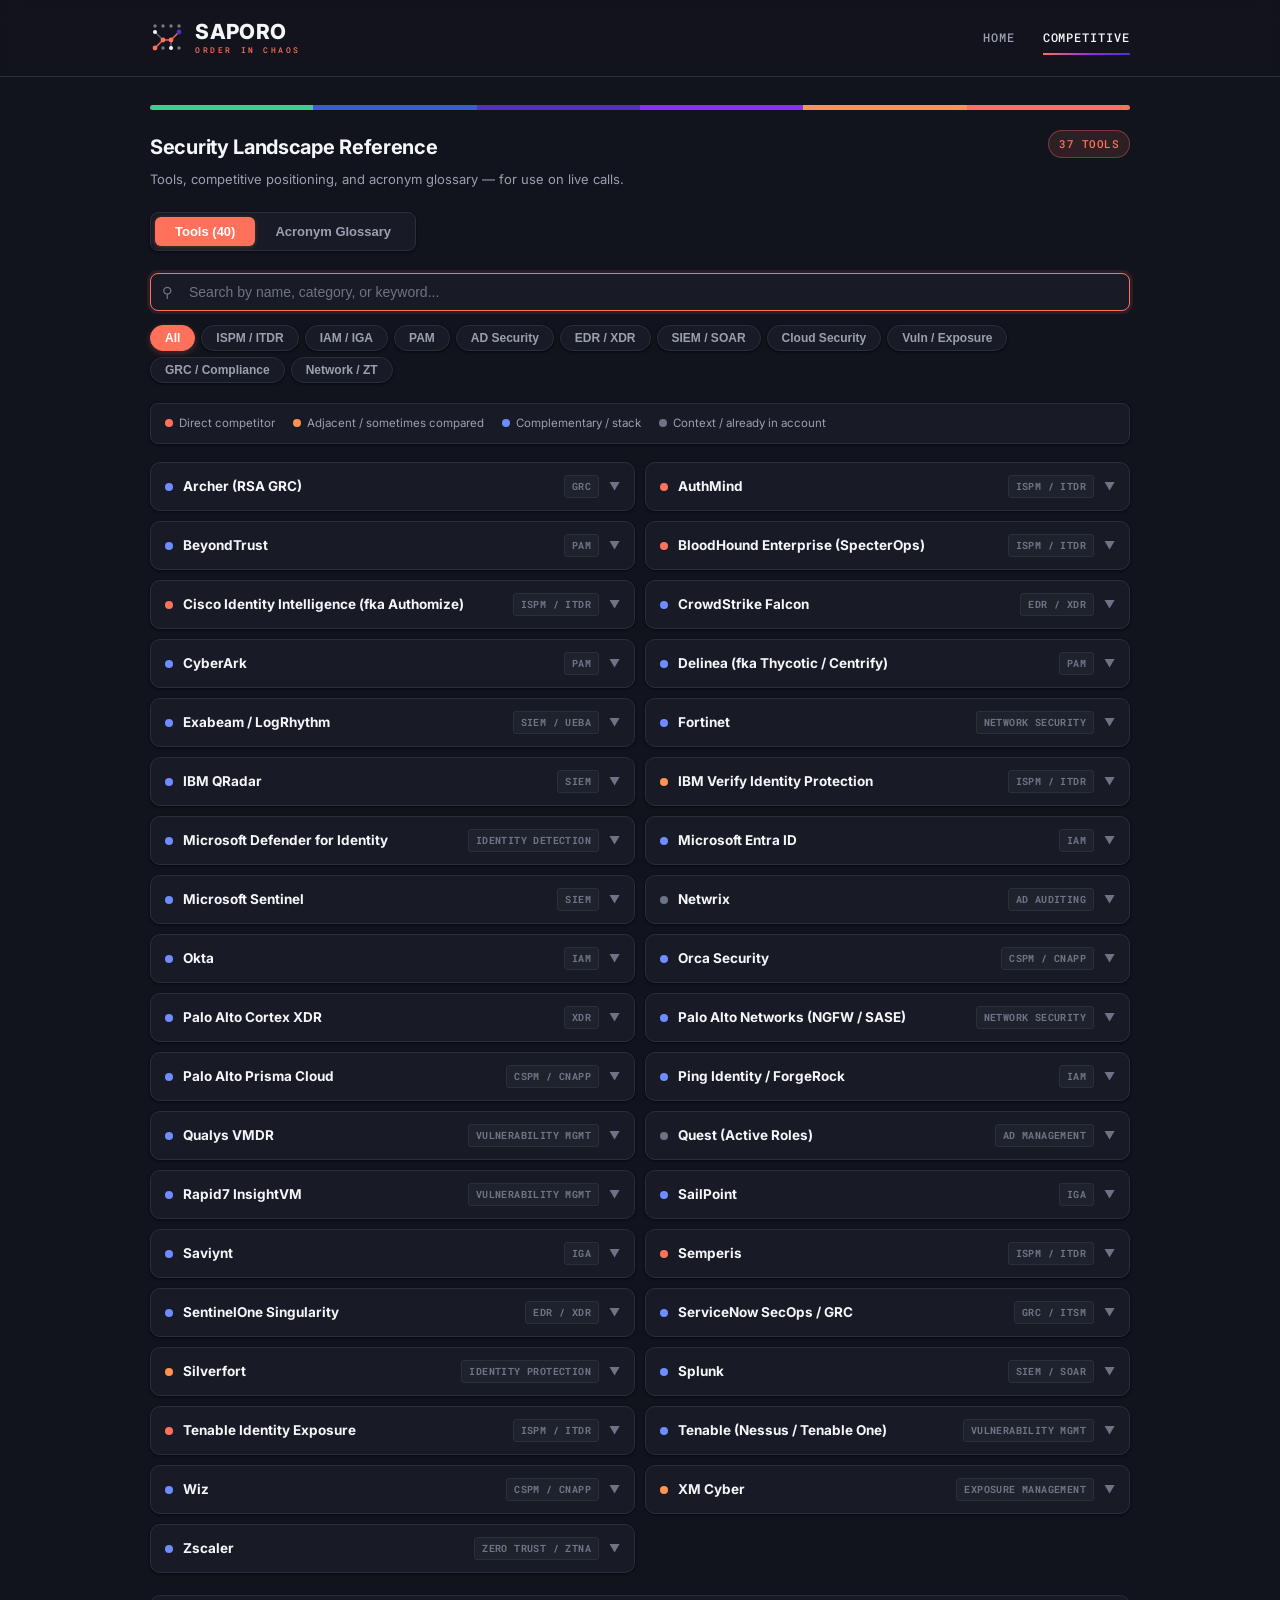
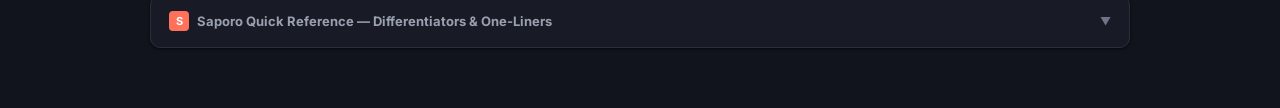
==== commit eb98d146: "Extract shared saporo.css for consistent styling across pages - Add saporo.css: brand tokens, base r" ====
--- a/competitive-lookup.html
+++ b/competitive-lookup.html
@@ -6,37 +6,25 @@
 <title>Saporo — Competitive Intelligence</title>
 <link rel="preconnect" href="https://fonts.googleapis.com" />
 <link href="https://fonts.googleapis.com/css2?family=Inter:ital,wght@0,300;0,400;0,500;0,600;0,700;0,800;0,900;1,400&family=Roboto+Mono:ital,wght@0,400;0,500;1,400&display=swap" rel="stylesheet" />
+<link rel="stylesheet" href="saporo.css" />
 <style>
-  * { box-sizing: border-box; margin: 0; padding: 0; }
+  /* Page-specific styles — brand tokens, header/nav & footer live in saporo.css.
+     The tool's semantic tokens alias the shared brand so changes propagate. */
   :root {
-    /* Saporo brand — dark theme (matches the enablement hub) */
-    --red:#FF715B; --red-dark:#FF8E7B; --red-light:rgba(255,113,91,0.12); --red-mid:rgba(255,113,91,0.18);
-    --bg:#12141D; --surface:#181B25; --border:#2A2F3B; --border-strong:#3A3F4D;
-    --text:#F5F6FA; --text-2:#9AA0B0; --text-3:#6E7385;
-    --green:#3CCF91; --green-bg:rgba(60,207,145,0.12); --green-b:rgba(60,207,145,0.32);
-    --orange:#FF934F; --orange-bg:rgba(255,147,79,0.12); --orange-b:rgba(255,147,79,0.32);
+    --surface:var(--bg-2); --border-strong:var(--gray-dim);
+    --text:var(--off-white); --text-2:var(--gray-light); --text-3:var(--gray);
+    --red:var(--coral); --red-dark:#FF8E7B; --red-light:rgba(255,113,91,0.12); --red-mid:rgba(255,113,91,0.18);
+    --green-bg:rgba(60,207,145,0.12); --green-b:rgba(60,207,145,0.32);
+    --orange-bg:rgba(255,147,79,0.12); --orange-b:rgba(255,147,79,0.32);
     --blue:#6E8BFF; --blue-bg:rgba(60,92,207,0.18); --blue-b:rgba(110,139,255,0.4);
-    --gray-bg:#1E222C; --gray-b:#2A2F3B;
-    --grad:linear-gradient(120deg,#FF715B 0%,#8F2DF0 55%,#5132C0 100%);
+    --gray-bg:#1E222C; --gray-b:var(--border);
     --shadow-sm:0 1px 3px rgba(0,0,0,.4),0 1px 2px rgba(0,0,0,.3);
     --shadow:0 4px 16px rgba(0,0,0,.5),0 1px 3px rgba(0,0,0,.4);
+    /* header/footer align with this page's wider content */
+    --content-max:1020px; --content-pad:20px;
   }
-  body { font-family:'Inter',-apple-system,BlinkMacSystemFont,"Segoe UI",Roboto,sans-serif; background:var(--bg); color:var(--text); min-height:100vh; }
-
-  /* HEADER / persistent nav — identical to the enablement hub */
-  header { background:rgba(18,20,29,0.72); border-bottom:1px solid var(--border); padding:1.3rem 0; position:sticky; top:0; z-index:100; backdrop-filter:blur(10px); }
-  .nav-container { max-width:1020px; margin:0 auto; padding:0 20px; display:flex; align-items:center; justify-content:space-between; }
-  .logo-link { display:inline-flex; align-items:center; gap:0.7rem; text-decoration:none; }
-  .logo-mark { width:34px; height:34px; display:block; flex-shrink:0; }
-  .logo-text { display:flex; flex-direction:column; line-height:1; }
-  .logo-word { font-size:1.3rem; font-weight:800; letter-spacing:0.02em; color:var(--text); }
-  .logo-tag { font-family:'Roboto Mono',monospace; font-size:0.5rem; font-weight:500; letter-spacing:0.32em; text-transform:uppercase; color:var(--red); margin-top:3px; }
-  .site-nav { display:flex; align-items:center; gap:1.75rem; }
-  .site-nav a { position:relative; font-family:'Roboto Mono',monospace; font-size:0.74rem; font-weight:500; letter-spacing:0.08em; text-transform:uppercase; color:var(--text-2); text-decoration:none; padding:0.25rem 0; transition:color .15s; }
-  .site-nav a:hover { color:var(--text); }
-  .site-nav a.active { color:var(--text); }
-  .site-nav a.active::after { content:''; position:absolute; left:0; right:0; bottom:-3px; height:2px; background:var(--grad); }
-  /* live tool count, relocated from the old nav into the page header */
+
+  /* live tool count, shown in the page header */
   .count-pill { flex-shrink:0; font-family:'Roboto Mono',monospace; font-size:11px; font-weight:500; letter-spacing:0.04em; text-transform:uppercase; color:var(--red); background:var(--red-light); border:1px solid rgba(255,113,91,0.35); padding:4px 10px; border-radius:20px; white-space:nowrap; }
 
   /* PAGE */
@@ -169,7 +157,7 @@
 <body>
 
 <header>
-  <div class="nav-container">
+  <div class="nav-wrap">
     <a class="logo-link" href="index.html" title="Back to Enablement Hub">
       <svg class="logo-mark" viewBox="0 0 34 34" fill="none" xmlns="http://www.w3.org/2000/svg" aria-hidden="true">
         <path d="M5 27 L13 19 L21 19 L29 11" stroke="#FF715B" stroke-width="1.6" stroke-linecap="round" stroke-linejoin="round" opacity="0.9"/>
--- a/saporo.css
+++ b/saporo.css
@@ -0,0 +1,111 @@
+/* ============================================================
+   Saporo Internal Enablement — shared "chrome" stylesheet
+   Brand tokens, base reset, header/nav, and footer.
+   Every page links this so the theme + navigation stay
+   consistent. Page-specific styles live in each page's own
+   <style> block.
+   ============================================================ */
+
+/* ── Brand tokens (official Saporo palette) ─────────────────── */
+:root {
+  --bg:         #12141D;   /* brand dark        */
+  --bg-2:       #181B25;
+  --bg-3:       #20242F;
+  --bg-4:       #252A34;   /* brand slate       */
+  --off-white:  #F5F6FA;
+  --cream:      #C9CCD6;
+  --coral:      #FF715B;   /* primary accent    */
+  --orange:     #FF934F;
+  --purple:     #5132C0;   /* secondary accent  */
+  --violet:     #8F2DF0;
+  --blue:       #3C5CCF;
+  --green:      #3CCF91;
+  --gray:       #6E7385;
+  --gray-light: #9AA0B0;
+  --gray-dim:   #3A3F4D;
+  --border:     #2A2F3B;
+  --grad:       linear-gradient(120deg, #FF715B 0%, #8F2DF0 55%, #5132C0 100%);
+
+  /* layout — pages may override to match their content width */
+  --content-max: 880px;
+  --content-pad: 2rem;
+}
+
+/* ── Base reset ─────────────────────────────────────────────── */
+*, *::before, *::after { box-sizing: border-box; margin: 0; padding: 0; }
+html { scroll-behavior: smooth; }
+body {
+  font-family: 'Inter', system-ui, sans-serif;
+  background: var(--bg);
+  color: var(--off-white);
+  line-height: 1.7;
+  font-size: 16px;
+  min-height: 100vh;
+}
+a { color: inherit; text-decoration: none; }
+
+/* ── Header / persistent nav ────────────────────────────────── */
+header {
+  background: rgba(18,20,29,0.72);
+  border-bottom: 1px solid var(--border);
+  padding: 1.3rem 0;
+  position: sticky;
+  top: 0;
+  z-index: 100;
+  backdrop-filter: blur(10px);
+}
+.nav-wrap {
+  max-width: var(--content-max);
+  margin: 0 auto;
+  padding: 0 var(--content-pad);
+  display: flex;
+  align-items: center;
+  justify-content: space-between;
+}
+.logo-link { display: inline-flex; align-items: center; gap: 0.7rem; text-decoration: none; }
+.logo-mark { width: 34px; height: 34px; display: block; flex-shrink: 0; }
+.logo-text { display: flex; flex-direction: column; line-height: 1; }
+.logo-word { font-size: 1.3rem; font-weight: 800; letter-spacing: 0.02em; color: var(--off-white); }
+.logo-tag {
+  font-family: 'Roboto Mono', monospace;
+  font-size: 0.5rem;
+  font-weight: 500;
+  letter-spacing: 0.32em;
+  text-transform: uppercase;
+  color: var(--coral);
+  margin-top: 3px;
+}
+.site-nav { display: flex; align-items: center; gap: 1.75rem; }
+.site-nav a {
+  position: relative;
+  font-family: 'Roboto Mono', monospace;
+  font-size: 0.74rem;
+  font-weight: 500;
+  letter-spacing: 0.08em;
+  text-transform: uppercase;
+  color: var(--gray-light);
+  text-decoration: none;
+  padding: 0.25rem 0;
+  transition: color 0.15s;
+}
+.site-nav a:hover { color: var(--off-white); }
+.site-nav a.active { color: var(--off-white); }
+.site-nav a.active::after {
+  content: '';
+  position: absolute;
+  left: 0; right: 0; bottom: -3px;
+  height: 2px;
+  background: var(--grad);
+}
+
+/* ── Footer ─────────────────────────────────────────────────── */
+footer { border-top: 1px solid var(--border); padding: 2.5rem 0; }
+footer .nav-wrap { flex-wrap: wrap; gap: 1rem; }
+.footer-left .logo-word { font-size: 1.05rem; }
+footer p { font-size: 0.78rem; color: var(--gray); }
+
+/* ── Responsive ─────────────────────────────────────────────── */
+@media (max-width: 720px) {
+  .site-nav { gap: 1.1rem; }
+  .site-nav a { font-size: 0.7rem; letter-spacing: 0.05em; }
+}
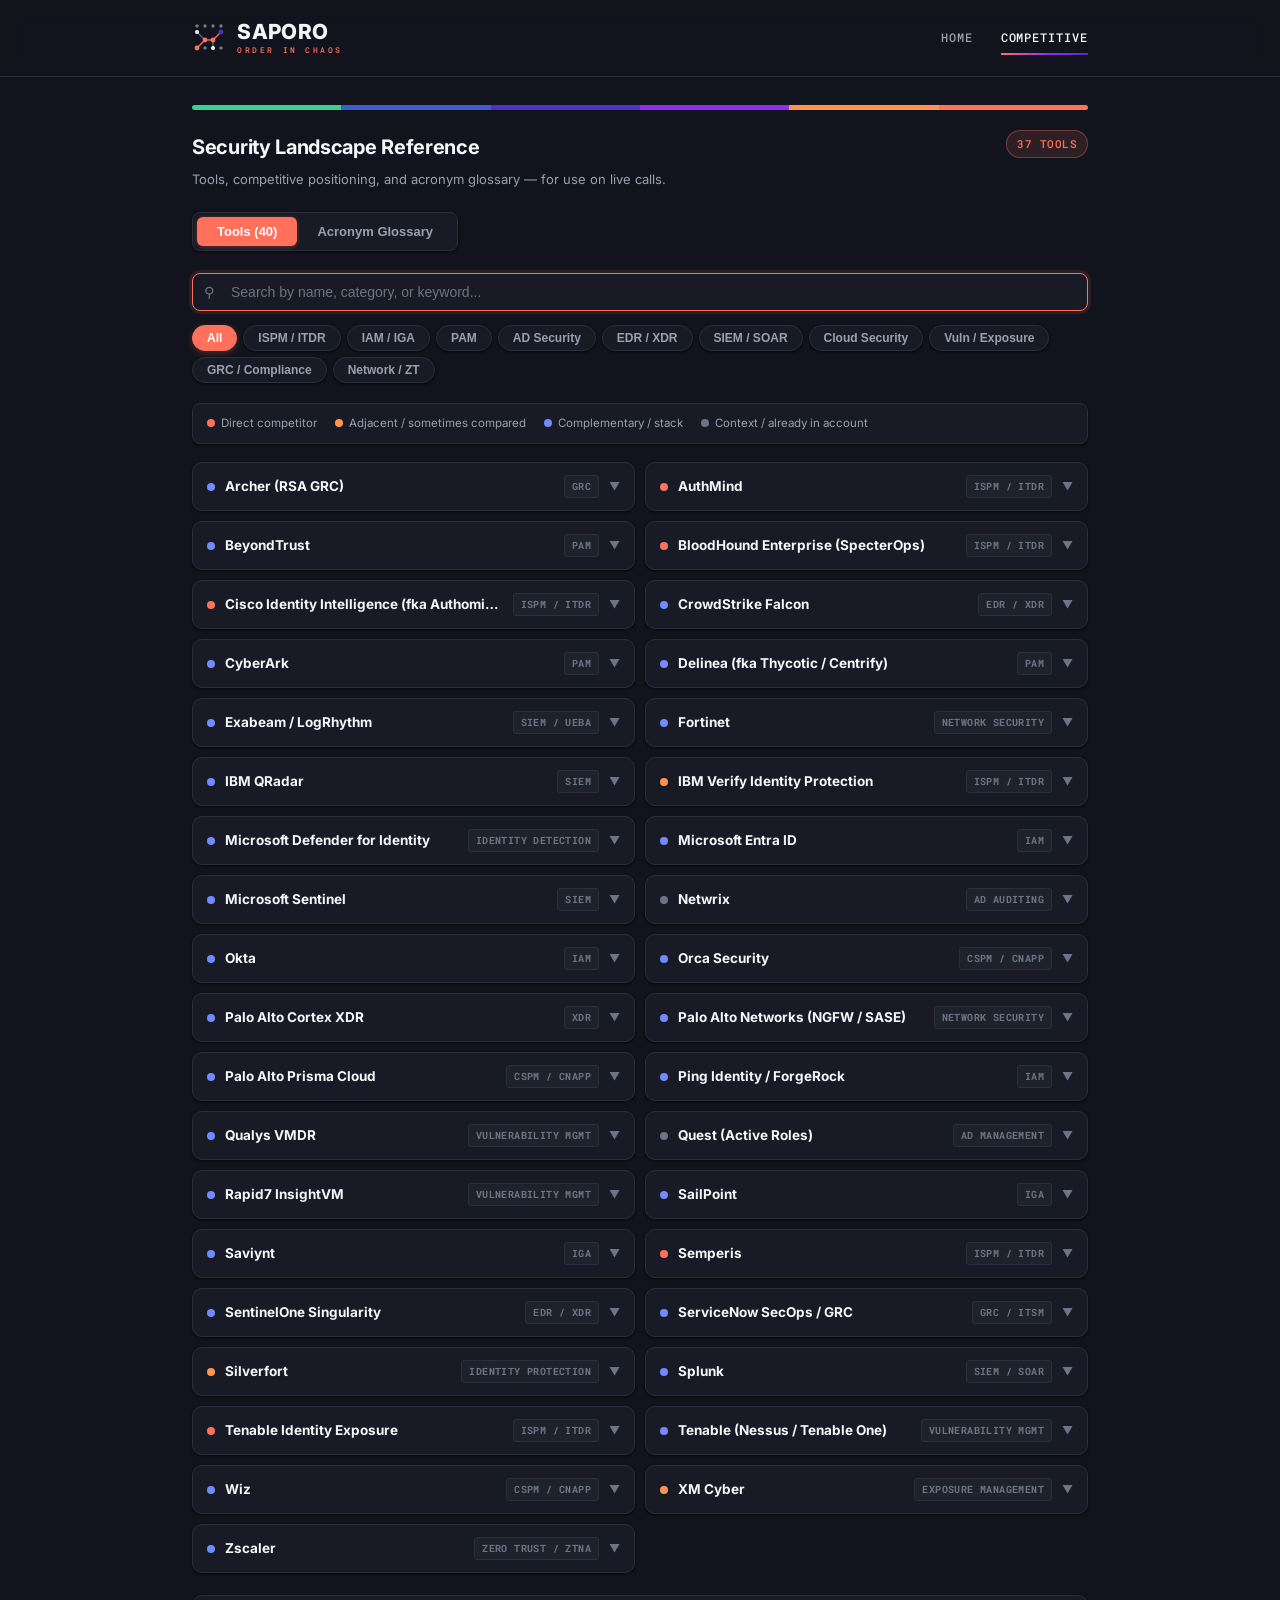
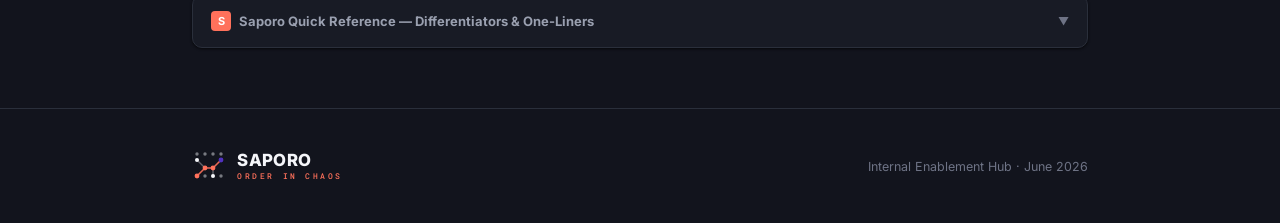
==== commit 71e05034: "Add footer to competitive page; unify content width - Add the shared footer to competitive-lookup.ht" ====
--- a/competitive-lookup.html
+++ b/competitive-lookup.html
@@ -20,15 +20,13 @@
     --gray-bg:#1E222C; --gray-b:var(--border);
     --shadow-sm:0 1px 3px rgba(0,0,0,.4),0 1px 2px rgba(0,0,0,.3);
     --shadow:0 4px 16px rgba(0,0,0,.5),0 1px 3px rgba(0,0,0,.4);
-    /* header/footer align with this page's wider content */
-    --content-max:1020px; --content-pad:20px;
   }
 
   /* live tool count, shown in the page header */
   .count-pill { flex-shrink:0; font-family:'Roboto Mono',monospace; font-size:11px; font-weight:500; letter-spacing:0.04em; text-transform:uppercase; color:var(--red); background:var(--red-light); border:1px solid rgba(255,113,91,0.35); padding:4px 10px; border-radius:20px; white-space:nowrap; }
 
   /* PAGE */
-  .page { max-width:1020px; margin:0 auto; padding:28px 20px 60px; }
+  .page { max-width:var(--content-max); margin:0 auto; padding:28px var(--content-pad) 60px; }
   .score-bands { display:flex; height:5px; border-radius:3px; overflow:hidden; margin-bottom:20px; }
   .band { flex:1; }
   .page-header { margin-bottom:22px; display:flex; align-items:flex-start; justify-content:space-between; gap:16px; }
@@ -789,6 +787,34 @@
 
 </div><!-- end page -->
 
+<footer>
+  <div class="nav-wrap">
+    <a class="logo-link footer-left" href="index.html" aria-label="Saporo — Home">
+      <svg class="logo-mark" viewBox="0 0 34 34" fill="none" xmlns="http://www.w3.org/2000/svg" aria-hidden="true">
+        <path d="M5 27 L13 19 L21 19 L29 11" stroke="#FF715B" stroke-width="1.6" stroke-linecap="round" stroke-linejoin="round" opacity="0.9"/>
+        <path d="M5 11 L13 19 M21 19 L21 27" stroke="#F5F6FA" stroke-width="1.4" stroke-linecap="round" opacity="0.35"/>
+        <circle cx="5"  cy="5"  r="1.7" fill="#F5F6FA" opacity="0.45"/>
+        <circle cx="13" cy="5"  r="1.7" fill="#F5F6FA" opacity="0.45"/>
+        <circle cx="21" cy="5"  r="1.7" fill="#F5F6FA" opacity="0.45"/>
+        <circle cx="29" cy="5"  r="1.7" fill="#F5F6FA" opacity="0.45"/>
+        <circle cx="5"  cy="11" r="2"   fill="#F5F6FA"/>
+        <circle cx="29" cy="11" r="2.4" fill="#5132C0"/>
+        <circle cx="13" cy="19" r="2.4" fill="#FF715B"/>
+        <circle cx="21" cy="19" r="2.4" fill="#FF715B"/>
+        <circle cx="5"  cy="27" r="2.4" fill="#FF715B"/>
+        <circle cx="21" cy="27" r="2"   fill="#F5F6FA"/>
+        <circle cx="29" cy="27" r="1.7" fill="#F5F6FA" opacity="0.45"/>
+        <circle cx="13" cy="27" r="1.7" fill="#F5F6FA" opacity="0.45"/>
+      </svg>
+      <span class="logo-text">
+        <span class="logo-word">SAPORO</span>
+        <span class="logo-tag">Order in Chaos</span>
+      </span>
+    </a>
+    <p>Internal Enablement Hub · June 2026</p>
+  </div>
+</footer>
+
 <script>
 // ── TAB SWITCHER ──────────────────────────────────────────────
 function showTab(tab, btn) {
--- a/saporo.css
+++ b/saporo.css
@@ -26,8 +26,8 @@
   --border:     #2A2F3B;
   --grad:       linear-gradient(120deg, #FF715B 0%, #8F2DF0 55%, #5132C0 100%);
 
-  /* layout — pages may override to match their content width */
-  --content-max: 880px;
+  /* layout — shared content width so every page lines up */
+  --content-max: 960px;
   --content-pad: 2rem;
 }
 
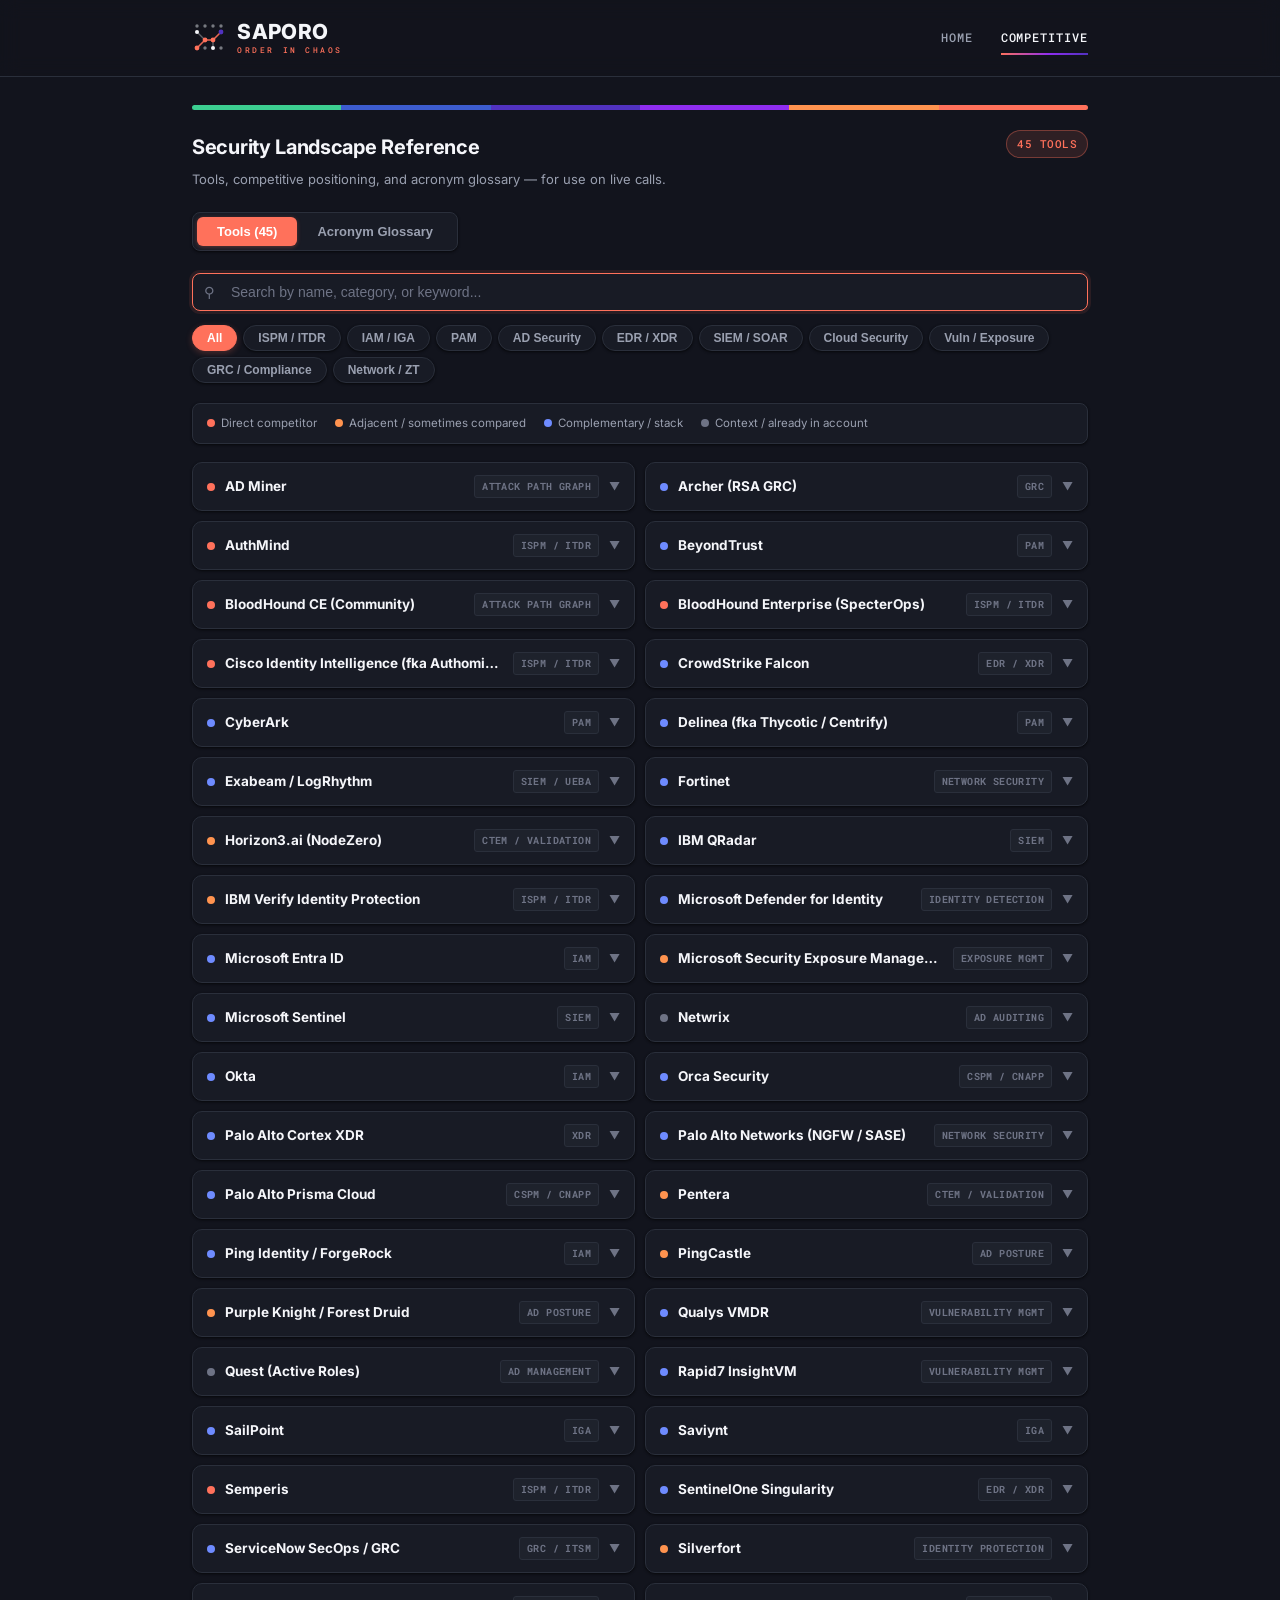
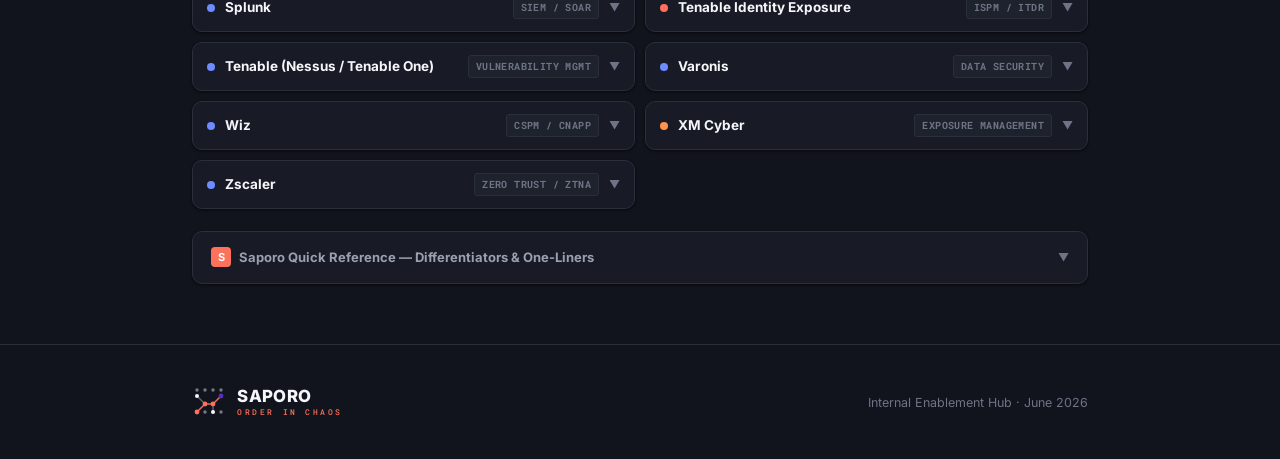
==== commit 3a4e204b: "Update competitive lookup from 2026 Market & Competitor Analysis - Add 8 competitors central to Sapo" ====
--- a/competitive-lookup.html
+++ b/competitive-lookup.html
@@ -200,11 +200,11 @@
       <div class="page-title">Security Landscape Reference</div>
       <div class="page-subtitle">Tools, competitive positioning, and acronym glossary — for use on live calls.</div>
     </div>
-    <span class="count-pill" id="countBadge">40 tools</span>
+    <span class="count-pill" id="countBadge">45 tools</span>
   </div>
 
   <div class="tab-bar">
-    <button class="tab-btn active" onclick="showTab('tools',this)">Tools (40)</button>
+    <button class="tab-btn active" onclick="showTab('tools',this)">Tools (45)</button>
     <button class="tab-btn" onclick="showTab('glossary',this)">Acronym Glossary</button>
   </div>
 
@@ -237,6 +237,19 @@
 
     <div class="grid" id="grid">
 
+      <!-- AD MINER -->
+      <div class="card" data-cat="ispm" data-rel="direct" data-name="ad miner adminer" data-tags="attack path graph bloodhound neo4j active directory free french anssi">
+        <div class="card-header" onclick="toggle(this)">
+          <span class="rel-dot rel-direct"></span><span class="comp-name">AD Miner</span><span class="cat-tag">Attack Path Graph</span><span class="chevron">&#9660;</span>
+        </div>
+        <div class="card-body">
+          <span class="rel-label rel-label-direct">Direct competitor</span>
+          <div class="section"><div class="section-label">What they do</div><div class="section-text">Free, French-rooted reporting built on BloodHound / Neo4j data — community attack-path reports for Active Directory. Manual, point-in-time.</div></div>
+          <div class="divider"></div>
+          <div class="section"><div class="section-label">What to say</div><div class="response-box"><p>"AD Miner produces useful attack-path reports off BloodHound/Neo4j data, but it's a free, manual reporting layer. Saporo is a supported platform with native collection, chokepoint prioritization, scheduled re-evaluation, and ANSSI/CIS alignment — findings you can operationalize, not just read."</p></div></div>
+        </div>
+      </div>
+
       <!-- ARCHER -->
       <div class="card" data-cat="grc" data-rel="stack" data-name="archer rsa grc" data-tags="governance risk compliance policy audit">
         <div class="card-header" onclick="toggle(this)">
@@ -278,6 +291,19 @@
         </div>
       </div>
 
+      <!-- BLOODHOUND CE -->
+      <div class="card" data-cat="ispm" data-rel="direct" data-name="bloodhound ce community edition specterops" data-tags="attack path graph open source red team free manual">
+        <div class="card-header" onclick="toggle(this)">
+          <span class="rel-dot rel-direct"></span><span class="comp-name">BloodHound CE (Community)</span><span class="cat-tag">Attack Path Graph</span><span class="chevron">&#9660;</span>
+        </div>
+        <div class="card-body">
+          <span class="rel-label rel-label-direct">Direct competitor</span>
+          <div class="section"><div class="section-label">What they do</div><div class="section-text">Free, open-source attack-path graph — the red-team standard. Manual, point-in-time collection; no scheduled re-evaluation or remediation workflow.</div></div>
+          <div class="divider"></div>
+          <div class="section"><div class="section-label">What to say</div><div class="response-box"><p>"BloodHound CE is the red-team standard for seeing attack paths — manually, at a point in time. Saporo runs it on a schedule with chokepoint prioritization, remediation, and exec reporting, no specialist operators needed. If BH is in play, that's a great ICP signal — they already get attack paths; sell the operationalization."</p></div></div>
+        </div>
+      </div>
+
       <!-- BLOODHOUND -->
       <div class="card" data-cat="ispm" data-rel="direct" data-name="bloodhound enterprise specterops" data-tags="attack path graph azure ad red team">
         <div class="card-header" onclick="toggle(this)">
@@ -285,11 +311,11 @@
         </div>
         <div class="card-body">
           <span class="rel-label rel-label-direct">Direct competitor</span>
-          <div class="section"><div class="section-label">What they do</div><div class="section-text">Graph-based attack path analysis for AD and Azure AD. Well-known in offensive security / red team circles via the open-source BloodHound tool.</div></div>
-          <div class="divider"></div>
-          <div class="section"><div class="section-label">Strengths / Gaps</div><div class="pills"><span class="pill pill-s">Security research credibility</span><span class="pill pill-s">Graph-based approach</span><span class="pill pill-g">More analyst-driven, less operationalized</span><span class="pill pill-g">Narrower coverage (AD/Azure only)</span><span class="pill pill-g">No enterprise-scale remediation workflows</span></div></div>
-          <div class="divider"></div>
-          <div class="section"><div class="section-label">What to say</div><div class="response-box"><p>"BloodHound is great for analysts who want to see attack paths. Saporo is built for the team that needs to fix them at scale — with prioritization that tells you the 5 changes that eliminate 80% of risk. BloodHound shows you the map; Saporo hands you the navigation."</p><p>"Open-source BH users are a good ICP signal — they already get attack paths. Sell them enterprise operationalization."</p></div></div>
+          <div class="section"><div class="section-label">What they do</div><div class="section-text">SpecterOps' paid SaaS attack-path platform — chokepoint scoring and Tier-0 blast radius. Scaling fast ($75M Series B); OpenGraph now adds Okta, GitHub &amp; Mac (Mar 2026) — so don't pitch it as AD-only.</div></div>
+          <div class="divider"></div>
+          <div class="section"><div class="section-label">Strengths / Gaps</div><div class="pills"><span class="pill pill-s">Practitioner credibility (original attack-path graph)</span><span class="pill pill-s">Chokepoint scoring</span><span class="pill pill-g">More analyst-driven, less operationalized</span><span class="pill pill-g">Lighter Business-Impact safety checks</span><span class="pill pill-g">Coverage expanding fast — don't fight on coverage</span></div></div>
+          <div class="divider"></div>
+          <div class="section"><div class="section-label">What to say</div><div class="response-box"><p>"BloodHound has real practitioner credibility — respect it, then lead with chokepoint economics and Business Impact, not coverage claims that will age. Saporo brings deeper misconfig coverage out of the box (ADCS, SMB shares, AWS, M365), Business-Impact checks before a fix is applied, scheduled re-evaluation, and an on-prem option."</p><p>"Community or Enterprise? How often is it run, and who owns remediation between runs? That's where Saporo's operationalization wins."</p></div></div>
         </div>
       </div>
 
@@ -315,9 +341,9 @@
         </div>
         <div class="card-body">
           <span class="rel-label rel-label-stack">Complementary / already in account</span>
-          <div class="section"><div class="section-label">What they do</div><div class="section-text">Market-leading EDR/XDR with identity threat protection module (Falcon Identity). Deployed in most enterprise accounts. Identity module detects identity-based attacks in motion.</div></div>
-          <div class="divider"></div>
-          <div class="section"><div class="section-label">What to say</div><div class="response-box"><p>"CrowdStrike is excellent — complementary, not competitive. Falcon catches threats in motion. Saporo eliminates the misconfigurations that make those threats possible. Falcon is the alarm system; Saporo is removing the unlocked windows."</p></div></div>
+          <div class="section"><div class="section-label">What they do</div><div class="section-text">Market-leading EDR/XDR with an identity threat-detection module (Falcon Identity). Doubling down on real-time identity — acquired SGNL ($740M) — but still detection-led, not attack-path-led.</div></div>
+          <div class="divider"></div>
+          <div class="section"><div class="section-label">What to say</div><div class="response-box"><p>"CrowdStrike is excellent — complementary, not competitive. Falcon catches threats in motion; Saporo works pre-breach, reducing the paths that drive those identity alerts and the lateral-movement blast radius. Falcon is the alarm system; Saporo removes the unlocked windows."</p><p>"Which recurring identity alerts could be prevented outright by removing the underlying attack path?"</p></div></div>
         </div>
       </div>
 
@@ -373,6 +399,19 @@
         </div>
       </div>
 
+      <!-- HORIZON3 -->
+      <div class="card" data-cat="vuln" data-rel="adjacent" data-name="horizon3 horizon3.ai nodezero autonomous pentest" data-tags="ctem validation autonomous pentest exploitability exposure">
+        <div class="card-header" onclick="toggle(this)">
+          <span class="rel-dot rel-adjacent"></span><span class="comp-name">Horizon3.ai (NodeZero)</span><span class="cat-tag">CTEM / Validation</span><span class="chevron">&#9660;</span>
+        </div>
+        <div class="card-body">
+          <span class="rel-label rel-label-adjacent">Adjacent / sometimes compared</span>
+          <div class="section"><div class="section-label">What they do</div><div class="section-text">Autonomous pentesting / continuous validation (NodeZero) — proves exploitability by safely executing attacks. Broader than identity.</div></div>
+          <div class="divider"></div>
+          <div class="section"><div class="section-label">What to say</div><div class="response-box"><p>"Horizon3 proves a path is exploitable by running it — that answers 'is this real?', not 'which few fixes remove the most risk?' Saporo maps ALL identity paths and the chokepoints that collapse the most, not only what a given run touched. Mature programs run both."</p></div></div>
+        </div>
+      </div>
+
       <!-- IBM QRADAR -->
       <div class="card" data-cat="siem" data-rel="stack" data-name="ibm qradar siem" data-tags="siem security operations center log management ibm">
         <div class="card-header" onclick="toggle(this)">
@@ -429,6 +468,19 @@
         </div>
       </div>
 
+      <!-- MICROSOFT SECURITY EXPOSURE MANAGEMENT -->
+      <div class="card" data-cat="vuln" data-rel="adjacent" data-name="microsoft security exposure management msem" data-tags="exposure graph ctem microsoft e5 attack surface estate">
+        <div class="card-header" onclick="toggle(this)">
+          <span class="rel-dot rel-adjacent"></span><span class="comp-name">Microsoft Security Exposure Management</span><span class="cat-tag">Exposure Mgmt</span><span class="chevron">&#9660;</span>
+        </div>
+        <div class="card-body">
+          <span class="rel-label rel-label-adjacent">Adjacent / sometimes compared</span>
+          <div class="section"><div class="section-label">What they do</div><div class="section-text">Microsoft-native exposure graph across the estate, consolidating Defender / Entra / Intune signals. Typically tied to E5.</div></div>
+          <div class="divider"></div>
+          <div class="section"><div class="section-label">What to say</div><div class="response-box"><p>"MS Security Exposure Management is strong inside the Microsoft estate. Saporo is vendor-neutral with identity-first depth across non-Microsoft sources — AD, Entra, AWS, Okta, ADCS — and no E5 dependency. In hybrid, multi-vendor environments the depth and independence gap shows quickly."</p></div></div>
+        </div>
+      </div>
+
       <!-- MICROSOFT SENTINEL -->
       <div class="card" data-cat="siem" data-rel="stack" data-name="microsoft sentinel azure sentinel" data-tags="siem cloud native security operations azure microsoft">
         <div class="card-header" onclick="toggle(this)">
@@ -520,6 +572,19 @@
         </div>
       </div>
 
+      <!-- PENTERA -->
+      <div class="card" data-cat="vuln" data-rel="adjacent" data-name="pentera automated security validation" data-tags="ctem validation autonomous pentest exploitability ai">
+        <div class="card-header" onclick="toggle(this)">
+          <span class="rel-dot rel-adjacent"></span><span class="comp-name">Pentera</span><span class="cat-tag">CTEM / Validation</span><span class="chevron">&#9660;</span>
+        </div>
+        <div class="card-body">
+          <span class="rel-label rel-label-adjacent">Adjacent / sometimes compared</span>
+          <div class="section"><div class="section-label">What they do</div><div class="section-text">Automated security validation / autonomous pentest — proves exploitability by safely attacking the environment. Raised $60M for AI-led validation. Broader than identity.</div></div>
+          <div class="divider"></div>
+          <div class="section"><div class="section-label">What to say</div><div class="response-box"><p>"Pentera proves exploitability — it shows a path is real. The open question is: across ALL identity paths, which few fixes remove the most? That's Saporo. Validation proves a path is real; Saporo names the chokepoints that close the most. Mature programs run both."</p></div></div>
+        </div>
+      </div>
+
       <!-- PING IDENTITY -->
       <div class="card" data-cat="iam" data-rel="stack" data-name="ping identity forgerock" data-tags="iam federation sso enterprise identity">
         <div class="card-header" onclick="toggle(this)">
@@ -533,6 +598,32 @@
         </div>
       </div>
 
+      <!-- PINGCASTLE -->
+      <div class="card" data-cat="ad" data-rel="adjacent" data-name="pingcastle netwrix ad assessment score" data-tags="active directory assessment score posture audit health check">
+        <div class="card-header" onclick="toggle(this)">
+          <span class="rel-dot rel-adjacent"></span><span class="comp-name">PingCastle</span><span class="cat-tag">AD Posture</span><span class="chevron">&#9660;</span>
+        </div>
+        <div class="card-body">
+          <span class="rel-label rel-label-adjacent">Adjacent / sometimes compared</span>
+          <div class="section"><div class="section-label">What they do</div><div class="section-text">Fast, cheap, ubiquitous AD assessment &amp; scoring (now part of Netwrix). Point-in-time directory health score.</div></div>
+          <div class="divider"></div>
+          <div class="section"><div class="section-label">What to say</div><div class="response-box"><p>"PingCastle gives a fast, ubiquitous AD score — meet the buyer there, then expand. The real question is a one-time score vs. ongoing, prioritized reduction of real reachability to Tier-0. Saporo delivers scheduled attack-path reduction with broad hybrid coverage, and cuts audit prep from 4–8 weeks to 3–5 days."</p></div></div>
+        </div>
+      </div>
+
+      <!-- PURPLE KNIGHT / FOREST DRUID -->
+      <div class="card" data-cat="ad" data-rel="adjacent" data-name="purple knight forest druid semperis" data-tags="active directory entra indicators exposure tier-0 free snapshot ad posture">
+        <div class="card-header" onclick="toggle(this)">
+          <span class="rel-dot rel-adjacent"></span><span class="comp-name">Purple Knight / Forest Druid</span><span class="cat-tag">AD Posture</span><span class="chevron">&#9660;</span>
+        </div>
+        <div class="card-body">
+          <span class="rel-label rel-label-adjacent">Adjacent / sometimes compared</span>
+          <div class="section"><div class="section-label">What they do</div><div class="section-text">Free Semperis tools — Purple Knight scores AD/Entra indicators of exposure &amp; compromise; Forest Druid maps Tier-0 attack paths. Point-in-time snapshots.</div></div>
+          <div class="divider"></div>
+          <div class="section"><div class="section-label">What to say</div><div class="response-box"><p>"Purple Knight and Forest Druid give a great free snapshot. Saporo turns that point-in-time picture into prioritized, tracked hardening across the full hybrid surface — chokepoints, remediation workflows, and measured reduction over time."</p></div></div>
+        </div>
+      </div>
+
       <!-- QUALYS -->
       <div class="card" data-cat="vuln" data-rel="stack" data-name="qualys vmdr" data-tags="vulnerability management cloud patch scanning">
         <div class="card-header" onclick="toggle(this)">
@@ -646,11 +737,11 @@
         </div>
         <div class="card-body">
           <span class="rel-label rel-label-adjacent">Adjacent / sometimes compared</span>
-          <div class="section"><div class="section-label">What they do</div><div class="section-text">Unified identity protection — MFA enforcement for legacy systems, adaptive authentication, lateral movement detection. Strong US brand. Enforcement-layer play, not posture/attack path.</div></div>
-          <div class="divider"></div>
-          <div class="section"><div class="section-label">Strengths / Gaps</div><div class="pills"><span class="pill pill-s">Strong US market presence</span><span class="pill pill-s">Real-time enforcement, legacy MFA</span><span class="pill pill-g">Enforcement layer — not attack path posture</span><span class="pill pill-g">Different buyer (IAM vs. security posture)</span></div></div>
-          <div class="divider"></div>
-          <div class="section"><div class="section-label">What to say</div><div class="response-box"><p>"Silverfort is an enforcement play — it controls authentication. Saporo is a posture play — it eliminates the misconfigurations that make accounts exploitable. If both are in play: Silverfort enforces; Saporo ensures there's nothing dangerous left to enforce against."</p></div></div>
+          <div class="section"><div class="section-label">What they do</div><div class="section-text">Unified identity protection — MFA enforcement for legacy systems, adaptive authentication, lateral-movement detection. Acquired Rezonate and now markets a "complete identity security platform" with posture (ISPM) claims — but the core remains runtime enforcement.</div></div>
+          <div class="divider"></div>
+          <div class="section"><div class="section-label">Strengths / Gaps</div><div class="pills"><span class="pill pill-s">Strong US market presence</span><span class="pill pill-s">Real-time enforcement, legacy MFA</span><span class="pill pill-g">Posture is a bolt-on, not the core</span><span class="pill pill-g">Lighter attack-path depth &amp; chokepoint prioritization</span></div></div>
+          <div class="divider"></div>
+          <div class="section"><div class="section-label">What to say</div><div class="response-box"><p>"Silverfort enforces at runtime — and post-Rezonate it now talks posture too. The question is depth: attack-path analysis and chokepoint prioritization are Saporo's core, not a bolt-on module. Saporo reduces exposure upstream of runtime; if both are in play, Saporo ensures there's nothing dangerous left to enforce against."</p></div></div>
         </div>
       </div>
 
@@ -695,6 +786,19 @@
         </div>
       </div>
 
+      <!-- VARONIS -->
+      <div class="card" data-cat="cloud" data-rel="stack" data-name="varonis data security access graph" data-tags="data security dspm access governance who has access sensitive data">
+        <div class="card-header" onclick="toggle(this)">
+          <span class="rel-dot rel-stack"></span><span class="comp-name">Varonis</span><span class="cat-tag">Data Security</span><span class="chevron">&#9660;</span>
+        </div>
+        <div class="card-body">
+          <span class="rel-label rel-label-stack">Complementary / stack</span>
+          <div class="section"><div class="section-label">What they do</div><div class="section-text">Data-centric security — discovers and protects sensitive data and monitors access to it. Builds an access graph ("who can access what").</div></div>
+          <div class="divider"></div>
+          <div class="section"><div class="section-label">What to say</div><div class="stack-box">"Varonis secures the data and answers 'who has access to what' — an access graph. Saporo answers 'how does an attacker reach Domain Admin' — an attack graph — and removes those paths before the data is ever reached. Different layer, upstream of data security. Complementary."</div></div>
+        </div>
+      </div>
+
       <!-- WIZ -->
       <div class="card" data-cat="cloud" data-rel="stack" data-name="wiz cspm cnapp" data-tags="cloud security posture management cspm cnapp cloud risk workload">
         <div class="card-header" onclick="toggle(this)">
@@ -715,11 +819,11 @@
         </div>
         <div class="card-body">
           <span class="rel-label rel-label-adjacent">Adjacent / sometimes compared</span>
-          <div class="section"><div class="section-label">What they do</div><div class="section-text">Attack path simulation and exposure management across identity, vulnerabilities, and cloud misconfigs. Acquired by Schwarz Group ($700M). Strong US enterprise presence. Broad scope — identity is one module.</div></div>
-          <div class="divider"></div>
-          <div class="section"><div class="section-label">Strengths / Gaps</div><div class="pills"><span class="pill pill-s">Well-funded, enterprise credibility</span><span class="pill pill-s">Broad attack surface coverage</span><span class="pill pill-g">Identity is a module, not the core</span><span class="pill pill-g">Less AD/Entra attack path depth</span></div></div>
-          <div class="divider"></div>
-          <div class="section"><div class="section-label">What to say</div><div class="response-box"><p>"XM Cyber is an exposure management platform that includes identity. Saporo is purpose-built for identity attack paths — deeper on AD, Entra, Okta, and AWS. If identity is their biggest risk surface, best-of-breed wins."</p></div></div>
+          <div class="section"><div class="section-label">What they do</div><div class="section-text">The most identity-aware CTEM — cross-domain attack-path modeling across identity, vulnerabilities, and cloud misconfigs. Acquired by Schwarz Group ($700M). Broad scope — identity is one module.</div></div>
+          <div class="divider"></div>
+          <div class="section"><div class="section-label">Strengths / Gaps</div><div class="pills"><span class="pill pill-s">Well-funded, enterprise credibility</span><span class="pill pill-s">Broad, cross-domain CTEM coverage</span><span class="pill pill-g">Identity is a module, not the core</span><span class="pill pill-g">Less AD/Entra attack-path depth (ADCS ESC, RBCD, DCSync)</span></div></div>
+          <div class="divider"></div>
+          <div class="section"><div class="section-label">What to say</div><div class="response-box"><p>"XM Cyber is the most identity-aware CTEM — credit where due. Saporo brings identity-specialist depth (ADCS ESC, RBCD, DCSync) and an identity-team remediation backlog, not a cross-domain module. If identity is the biggest risk surface, best-of-breed wins — and the two can run together."</p></div></div>
         </div>
       </div>
 
@@ -748,12 +852,12 @@
       <div class="ref-body">
         <div class="ref-section-label">Key differentiators</div>
         <div class="diff-grid">
-          <div class="diff-item"><div class="diff-num">01 — SCALE</div><div class="diff-text">In-memory graph engine processes billions of attack paths in real time. No other vendor matches this.</div></div>
-          <div class="diff-item"><div class="diff-num">02 — CHOKEPOINTS</div><div class="diff-text">One fix can collapse millions of paths. Minimum effort for maximum risk reduction.</div></div>
-          <div class="diff-item"><div class="diff-num">03 — HYBRID</div><div class="diff-text">On-prem AD + Entra + AWS + Okta in one native graph. Not bolted together.</div></div>
-          <div class="diff-item"><div class="diff-num">04 — REMEDIATION</div><div class="diff-text">Not just findings — triage-ready workflows with AI-assisted guidance.</div></div>
-          <div class="diff-item"><div class="diff-num">05 — OUTCOME</div><div class="diff-text">~80% of attack paths eliminated in year one. 140%+ NRR. 5.9M+ paths eliminated across customer base.</div></div>
-          <div class="diff-item"><div class="diff-num">STAT</div><div class="diff-text">~80% of cyber incidents are identity-based. 107% improvement in attack resistance per platform data.</div></div>
+          <div class="diff-item"><div class="diff-num">01 — SCALE</div><div class="diff-text">In-memory graph engine processes billions of attack paths; re-evaluated on a schedule (daily by default). Don't say "real-time."</div></div>
+          <div class="diff-item"><div class="diff-num">02 — CHOKEPOINTS</div><div class="diff-text">Names the 5–10 fixes that collapse the most Tier-0 paths. Minimum effort, maximum risk reduction.</div></div>
+          <div class="diff-item"><div class="diff-num">03 — HYBRID</div><div class="diff-text">On-prem AD + Entra + AWS + Okta + ADCS in one native attack graph. Not bolted together.</div></div>
+          <div class="diff-item"><div class="diff-num">04 — BUSINESS-SAFE</div><div class="diff-text">Business-Impact safety net warns whether a fix disrupts legitimate access before it's applied.</div></div>
+          <div class="diff-item"><div class="diff-num">05 — OUTCOMES</div><div class="diff-text">~27M paths eliminated day one · −80% attack surface / 12 mo · 75–95% of Tier-0 paths closed via 5–10 fixes · 5–10× hidden Tier-0 revealed.</div></div>
+          <div class="diff-item"><div class="diff-num">MARKET</div><div class="diff-text">71% of orgs hit by an identity breach last year; 67% of ransomware started with identity (Sophos, 2026). ~$13.7B → ~$33B PEM by 2029.</div></div>
         </div>
         <div class="ref-section-label">One-liners</div>
         <div class="liners-grid">
@@ -761,6 +865,35 @@
           <div class="liner-item"><div class="liner-ctx">CISO discovery</div><div class="liner-quote">"How confident are you that you'd know which identity misconfigurations in your environment could be chained together to reach a Domain Controller?"</div></div>
           <div class="liner-item"><div class="liner-ctx">Technical champion</div><div class="liner-quote">"Most tools give you a list of findings. Saporo gives you a graph — the same view an attacker has — and then shows you the chokepoints where one fix collapses millions of paths."</div></div>
           <div class="liner-item"><div class="liner-ctx">vs. CrowdStrike / EDR / "we have detection covered"</div><div class="liner-quote">"Those tools are excellent at detection and response. Saporo works upstream — it finds and eliminates the attack paths before they're exploited. Complementary, not competitive."</div></div>
+        </div>
+
+        <div class="ref-section-label">Qualify in 5 questions</div>
+        <div class="liners-grid">
+          <div class="liner-item"><div class="liner-ctx">01 · When is the tool used?</div><div class="liner-quote">Before vs. during the attack — Saporo: before (preemptive exposure reduction).</div></div>
+          <div class="liner-item"><div class="liner-ctx">02 · Which perimeter?</div><div class="liner-quote">External-facing vs. internal — Saporo: internal (identity is the perimeter).</div></div>
+          <div class="liner-item"><div class="liner-ctx">03 · Which assets?</div><div class="liner-quote">Only the vulnerable vs. all identities — Saporo: every identity.</div></div>
+          <div class="liner-item"><div class="liner-ctx">04 · Which identity problem?</div><div class="liner-quote">Authn · Authz · Permissions · Lifecycle — Saporo: permissions &amp; privileges (ISPM).</div></div>
+          <div class="liner-item"><div class="liner-ctx">05 · What kind of graph?</div><div class="liner-quote">Investigation · Access · Attack — Saporo: the attack graph.</div></div>
+        </div>
+
+        <div class="ref-section-label">Objection → reframe</div>
+        <div class="liners-grid">
+          <div class="liner-item"><div class="liner-ctx">"We already use BloodHound."</div><div class="liner-quote">Community or Enterprise? How often is it run? Who owns remediation once paths are found?</div></div>
+          <div class="liner-item"><div class="liner-ctx">"It's already in our E5."</div><div class="liner-quote">Does it give a prioritized attack-path remediation plan across non-Microsoft sources too?</div></div>
+          <div class="liner-item"><div class="liner-ctx">"We want one platform."</div><div class="liner-quote">Is it giving IAM and AD teams enough identity detail to fix the root cause?</div></div>
+          <div class="liner-item"><div class="liner-ctx">"We need detection / runtime."</div><div class="liner-quote">Which recurring identity alerts could be prevented by removing the underlying path?</div></div>
+          <div class="liner-item"><div class="liner-ctx">"We only need an AD score."</div><div class="liner-quote">A one-time score, or ongoing prioritized reduction of real reachability to Tier-0?</div></div>
+          <div class="liner-item"><div class="liner-ctx">"Pentera proves exploitability."</div><div class="liner-quote">Across ALL identity paths, which few fixes remove the most — not only what a run touched?</div></div>
+        </div>
+
+        <div class="ref-section-label">Landmines — don't</div>
+        <div class="diff-grid">
+          <div class="diff-item"><div class="diff-num">BLOODHOUND</div><div class="diff-text">Don't dismiss its credibility — respect it, then move to operationalization.</div></div>
+          <div class="diff-item"><div class="diff-num">MICROSOFT</div><div class="diff-text">Don't fight on price or breadth — prove the posture-depth and independence gap.</div></div>
+          <div class="diff-item"><div class="diff-num">CTEM</div><div class="diff-text">Don't argue against validation — position complement-not-replace.</div></div>
+          <div class="diff-item"><div class="diff-num">XDR / VARONIS</div><div class="diff-text">Don't position as a replacement — stay in the pre-attack identity posture lane.</div></div>
+          <div class="diff-item"><div class="diff-num">AD SCORE</div><div class="diff-text">Don't overcomplicate a simple AD health check — meet them there, expand later.</div></div>
+          <div class="diff-item"><div class="diff-num">LANGUAGE</div><div class="diff-text">Don't say "continuous" or "real-time" — the graph re-evaluates on a schedule (daily by default); only log collection is continuous.</div></div>
         </div>
       </div>
     </div>
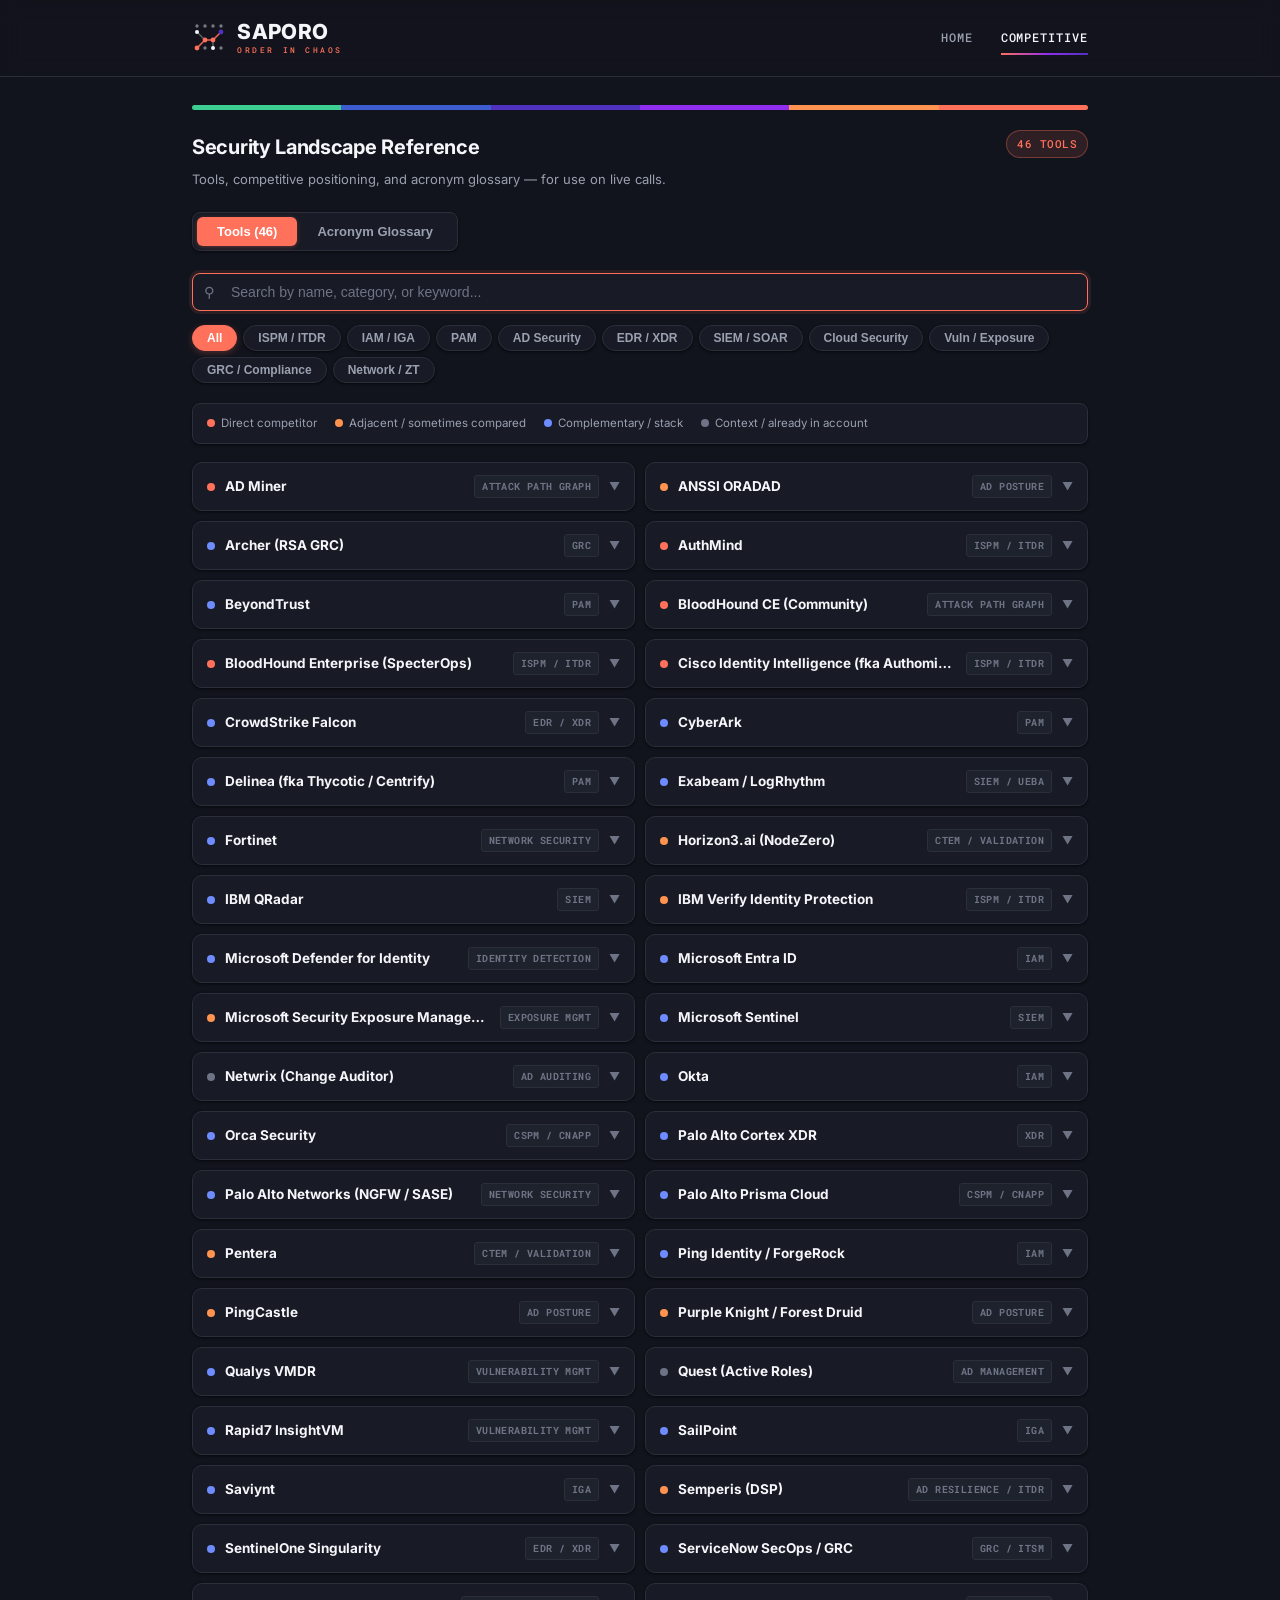
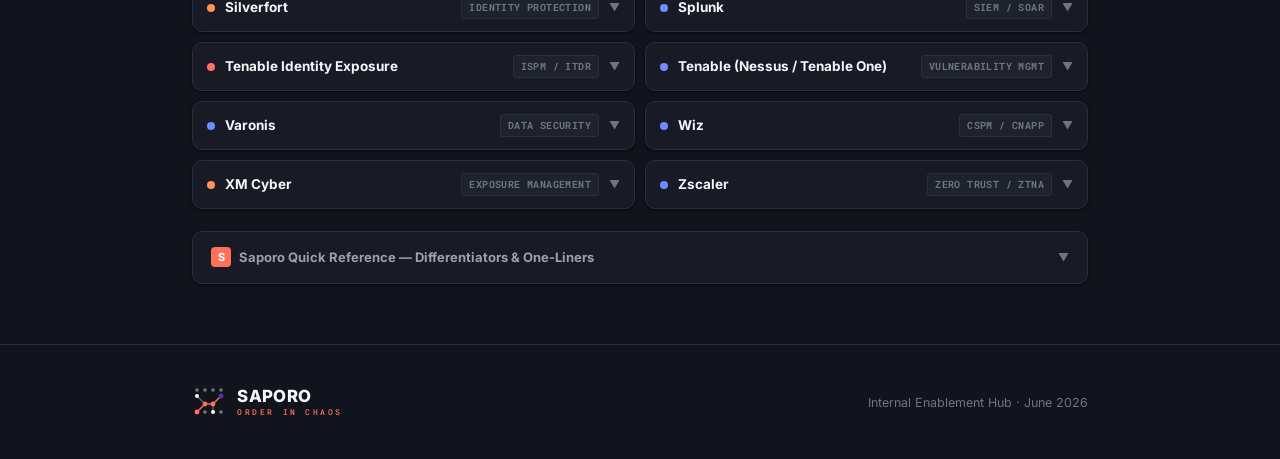
==== commit 5227393b: "Add remaining deck competitors; remove home "coming soon" section - Add ANSSI ORADAD (AD data collec" ====
--- a/competitive-lookup.html
+++ b/competitive-lookup.html
@@ -200,11 +200,11 @@
       <div class="page-title">Security Landscape Reference</div>
       <div class="page-subtitle">Tools, competitive positioning, and acronym glossary — for use on live calls.</div>
     </div>
-    <span class="count-pill" id="countBadge">45 tools</span>
+    <span class="count-pill" id="countBadge">46 tools</span>
   </div>
 
   <div class="tab-bar">
-    <button class="tab-btn active" onclick="showTab('tools',this)">Tools (45)</button>
+    <button class="tab-btn active" onclick="showTab('tools',this)">Tools (46)</button>
     <button class="tab-btn" onclick="showTab('glossary',this)">Acronym Glossary</button>
   </div>
 
@@ -250,6 +250,19 @@
         </div>
       </div>
 
+      <!-- ANSSI ORADAD -->
+      <div class="card" data-cat="ad" data-rel="adjacent" data-name="anssi oradad ad data collector" data-tags="active directory collector anssi audit france framework cis posture">
+        <div class="card-header" onclick="toggle(this)">
+          <span class="rel-dot rel-adjacent"></span><span class="comp-name">ANSSI ORADAD</span><span class="cat-tag">AD Posture</span><span class="chevron">&#9660;</span>
+        </div>
+        <div class="card-body">
+          <span class="rel-label rel-label-adjacent">Adjacent / sometimes compared</span>
+          <div class="section"><div class="section-label">What they do</div><div class="section-text">ANSSI's open-source Active Directory data collector — gathers raw directory data for offline analysis. A collection tool, not a prioritization or remediation product.</div></div>
+          <div class="divider"></div>
+          <div class="section"><div class="section-label">What to say</div><div class="response-box"><p>"ORADAD collects the AD data — it doesn't tell you what to fix first. Saporo does posture-first analysis and prioritization on top: chained attack paths, chokepoints, and framework-mapped evidence (ANSSI/CIS) — not raw collection or change logs."</p></div></div>
+        </div>
+      </div>
+
       <!-- ARCHER -->
       <div class="card" data-cat="grc" data-rel="stack" data-name="archer rsa grc" data-tags="governance risk compliance policy audit">
         <div class="card-header" onclick="toggle(this)">
@@ -495,13 +508,13 @@
       </div>
 
       <!-- NETWRIX -->
-      <div class="card" data-cat="ad" data-rel="neutral" data-name="netwrix" data-tags="active directory auditing change detection compliance">
-        <div class="card-header" onclick="toggle(this)">
-          <span class="rel-dot rel-neutral"></span><span class="comp-name">Netwrix</span><span class="cat-tag">AD Auditing</span><span class="chevron">&#9660;</span>
+      <div class="card" data-cat="ad" data-rel="neutral" data-name="netwrix change auditor" data-tags="active directory auditing change detection compliance change auditor pingcastle">
+        <div class="card-header" onclick="toggle(this)">
+          <span class="rel-dot rel-neutral"></span><span class="comp-name">Netwrix (Change Auditor)</span><span class="cat-tag">AD Auditing</span><span class="chevron">&#9660;</span>
         </div>
         <div class="card-body">
           <span class="rel-label rel-label-neutral">Context / already in account</span>
-          <div class="section"><div class="section-label">What they do</div><div class="section-text">AD auditing, change detection, data access governance, compliance reporting. Primarily answers "who changed what in AD" and generates audit evidence.</div></div>
+          <div class="section"><div class="section-label">What they do</div><div class="section-text">AD auditing &amp; change detection (incl. Change Auditor), data access governance, and compliance reporting; now also owns PingCastle. Primarily answers "who changed what in AD" and generates audit evidence.</div></div>
           <div class="divider"></div>
           <div class="section"><div class="section-label">What to say</div><div class="stack-box">"Netwrix tells you what changed after the fact. Saporo tells you what those configurations enable from an attacker's perspective — proactively. Completely different use case."</div></div>
         </div>
@@ -690,15 +703,15 @@
       </div>
 
       <!-- SEMPERIS -->
-      <div class="card" data-cat="ispm" data-rel="direct" data-name="semperis" data-tags="active directory recovery ad itdr">
-        <div class="card-header" onclick="toggle(this)">
-          <span class="rel-dot rel-direct"></span><span class="comp-name">Semperis</span><span class="cat-tag">ISPM / ITDR</span><span class="chevron">&#9660;</span>
-        </div>
-        <div class="card-body">
-          <span class="rel-label rel-label-direct">Direct competitor</span>
-          <div class="section"><div class="section-label">What they do</div><div class="section-text">Active Directory security and disaster recovery. ITDR-heavy — detects AD attacks and enables rapid forest recovery. Strong US brand in AD protection.</div></div>
-          <div class="divider"></div>
-          <div class="section"><div class="section-label">Strengths / Gaps</div><div class="pills"><span class="pill pill-s">Strong AD brand</span><span class="pill pill-s">Disaster recovery angle</span><span class="pill pill-g">Detection / recovery — not prevention</span><span class="pill pill-g">Not graph-native</span><span class="pill pill-g">Limited hybrid cloud coverage</span></div></div>
+      <div class="card" data-cat="ispm" data-rel="adjacent" data-name="semperis dsp directory services protector purple knight forest druid" data-tags="active directory entra recovery resilience ransomware itdr dsp">
+        <div class="card-header" onclick="toggle(this)">
+          <span class="rel-dot rel-adjacent"></span><span class="comp-name">Semperis (DSP)</span><span class="cat-tag">AD Resilience / ITDR</span><span class="chevron">&#9660;</span>
+        </div>
+        <div class="card-body">
+          <span class="rel-label rel-label-adjacent">Adjacent / complementary (recovery)</span>
+          <div class="section"><div class="section-label">What they do</div><div class="section-text">Directory Services Protector (DSP) — AD/Entra resilience, recovery, and ransomware readiness, plus ITDR detection. Also makes the free Purple Knight &amp; Forest Druid tools. Strong US brand in AD protection.</div></div>
+          <div class="divider"></div>
+          <div class="section"><div class="section-label">Strengths / Gaps</div><div class="pills"><span class="pill pill-s">Deep AD directory expertise</span><span class="pill pill-s">Recovery &amp; ransomware resilience</span><span class="pill pill-g">Recovery / detection — not pre-attack prevention</span><span class="pill pill-g">Not graph-native attack-path</span><span class="pill pill-g">Limited hybrid cloud coverage</span></div></div>
           <div class="divider"></div>
           <div class="section"><div class="section-label">What to say</div><div class="response-box"><p>"Semperis excels at protecting AD during an incident and recovering from one. Saporo works upstream — before the attack. We map every path across AD and cloud and show you the chokepoints that eliminate 80% of exposure before anyone tries to exploit them."</p><p>"If they have Semperis: position Saporo as the prevention layer. Complementary — different budget, different conversation."</p></div></div>
         </div>
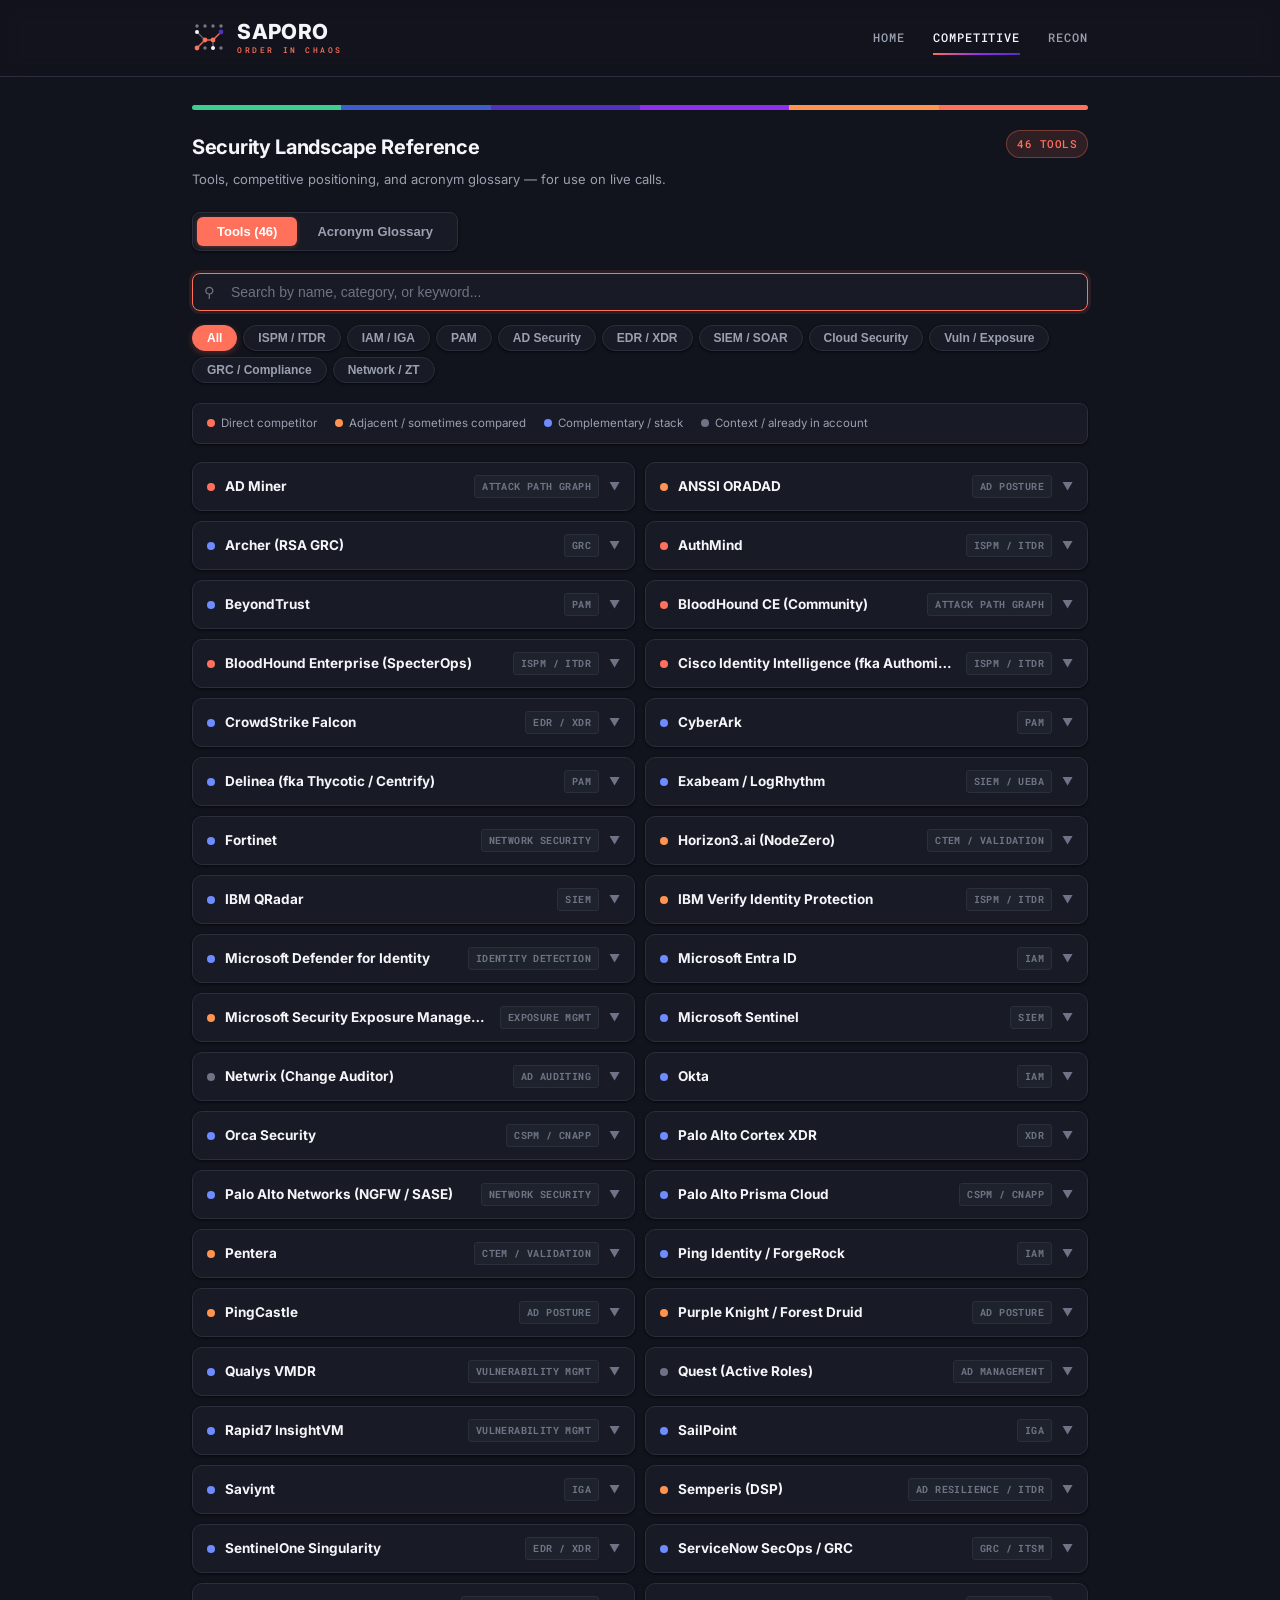
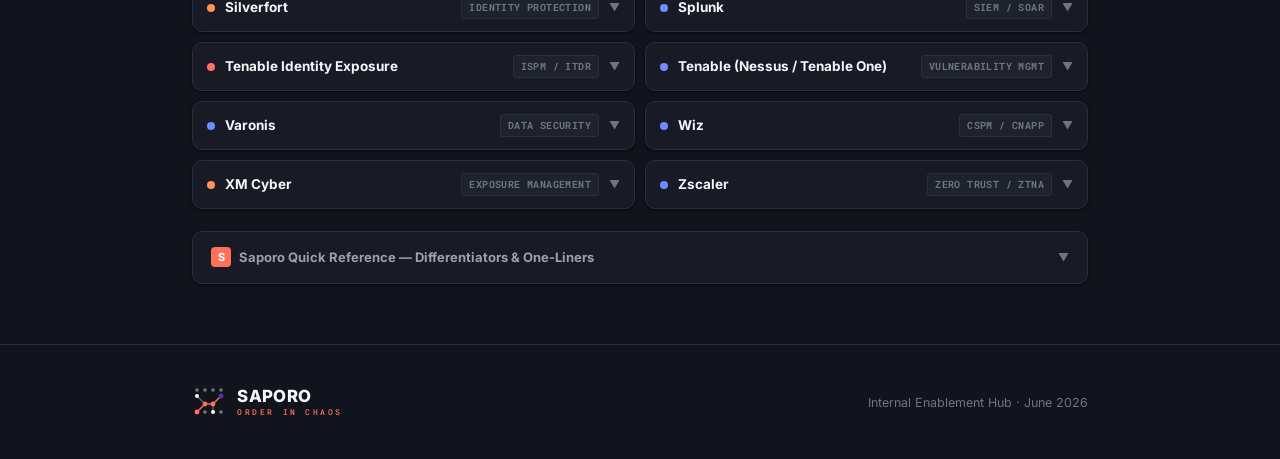
==== commit c0bdbf75: "Add Prospect Recon tool, rebranded to Saporo - Add recon.html: the DEFDET M365/Defender fingerprinti" ====
--- a/competitive-lookup.html
+++ b/competitive-lookup.html
@@ -181,6 +181,7 @@
     <nav class="site-nav" aria-label="Primary">
       <a href="index.html">Home</a>
       <a href="competitive-lookup.html" class="active">Competitive</a>
+      <a href="recon.html">Recon</a>
     </nav>
   </div>
 </header>
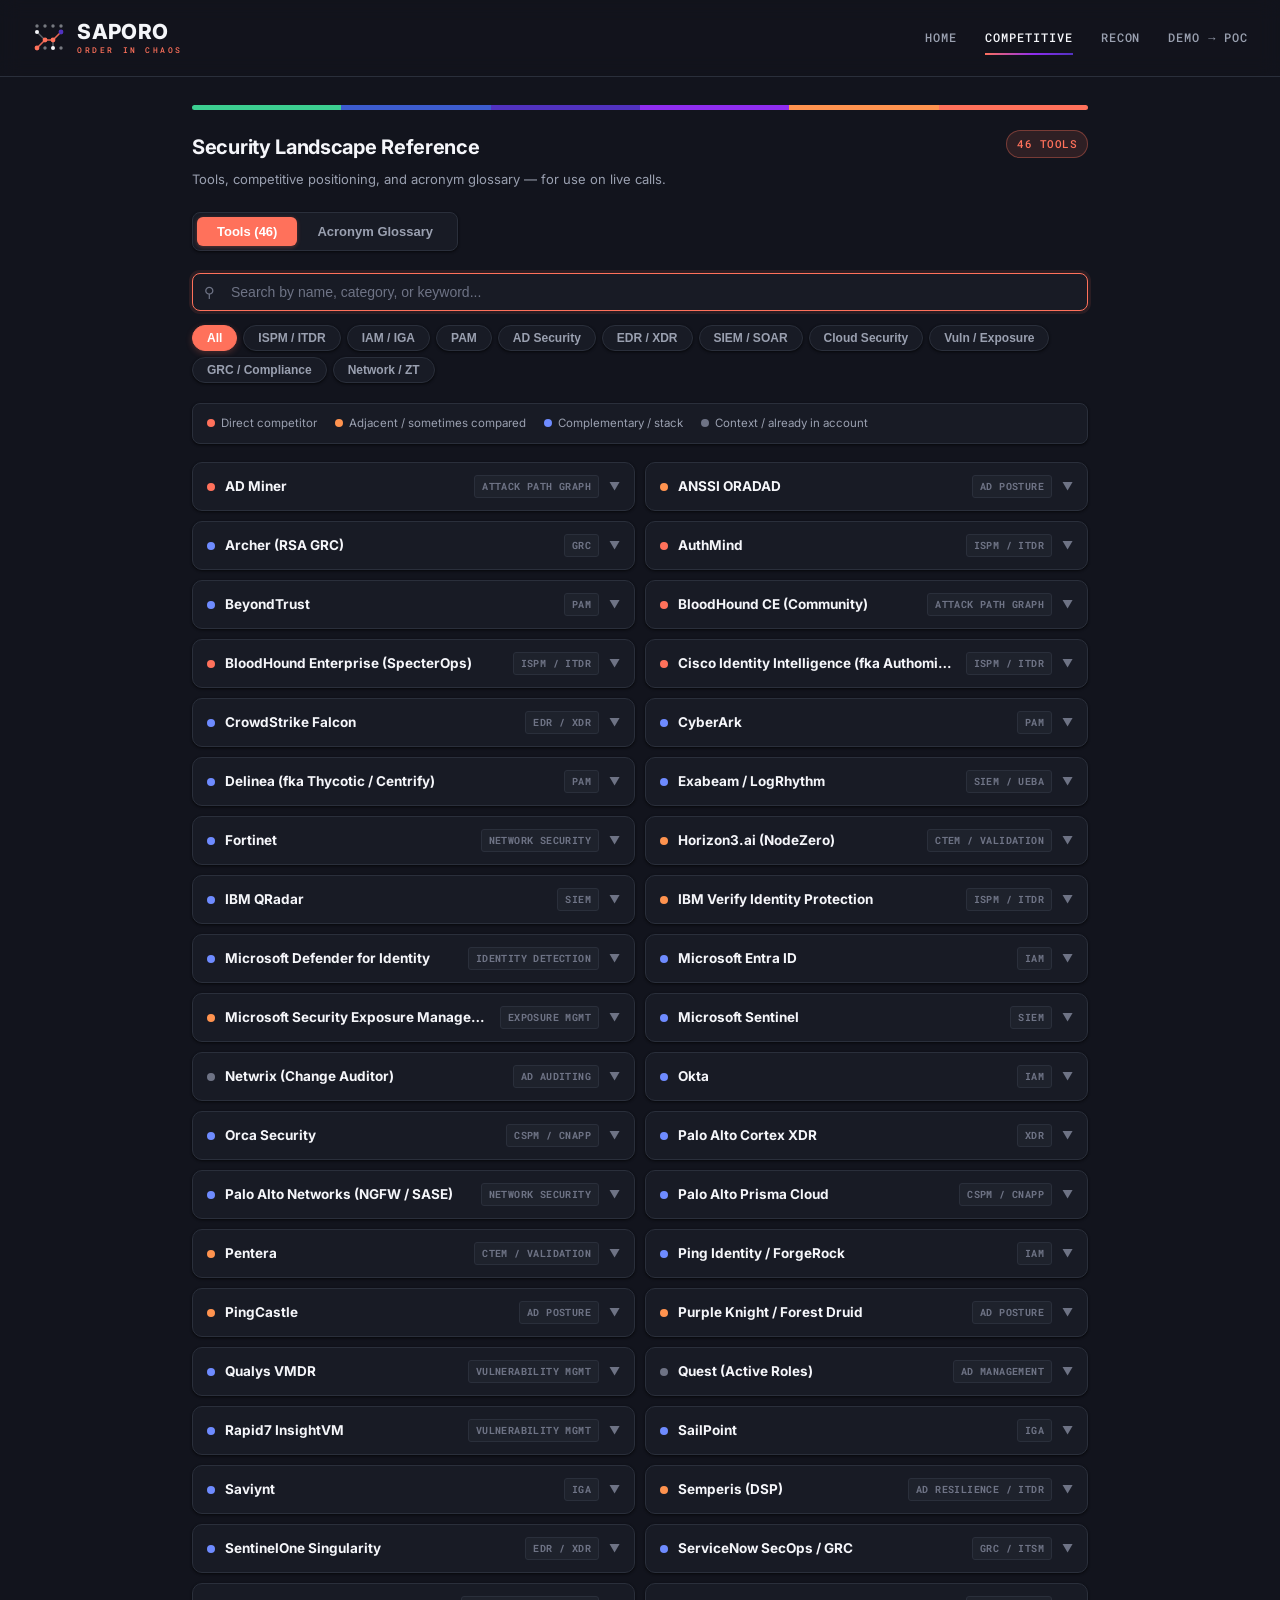
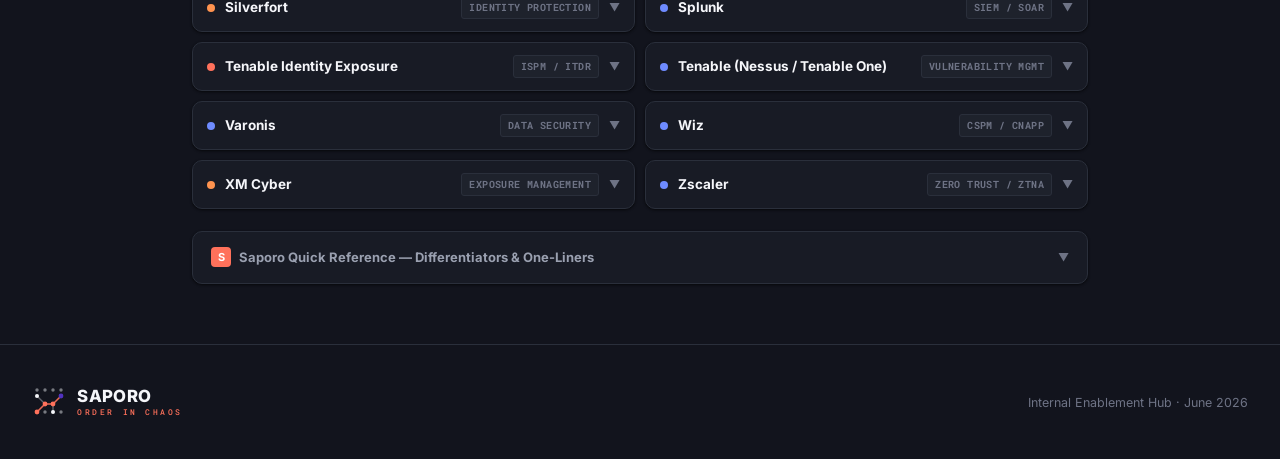
==== commit 5c741364: "Add Demo to POC playbook page New demo-to-poc.html: post-demo-to-decision walkthrough covering the f" ====
--- a/competitive-lookup.html
+++ b/competitive-lookup.html
@@ -182,6 +182,7 @@
       <a href="index.html">Home</a>
       <a href="competitive-lookup.html" class="active">Competitive</a>
       <a href="recon.html">Recon</a>
+      <a href="demo-to-poc.html">Demo &rarr; POC</a>
     </nav>
   </div>
 </header>
--- a/saporo.css
+++ b/saporo.css
@@ -55,8 +55,9 @@
   backdrop-filter: blur(10px);
 }
 .nav-wrap {
-  max-width: var(--content-max);
-  margin: 0 auto;
+  max-width: none;          /* header/footer span the full window width */
+  width: 100%;
+  margin: 0;
   padding: 0 var(--content-pad);
   display: flex;
   align-items: center;
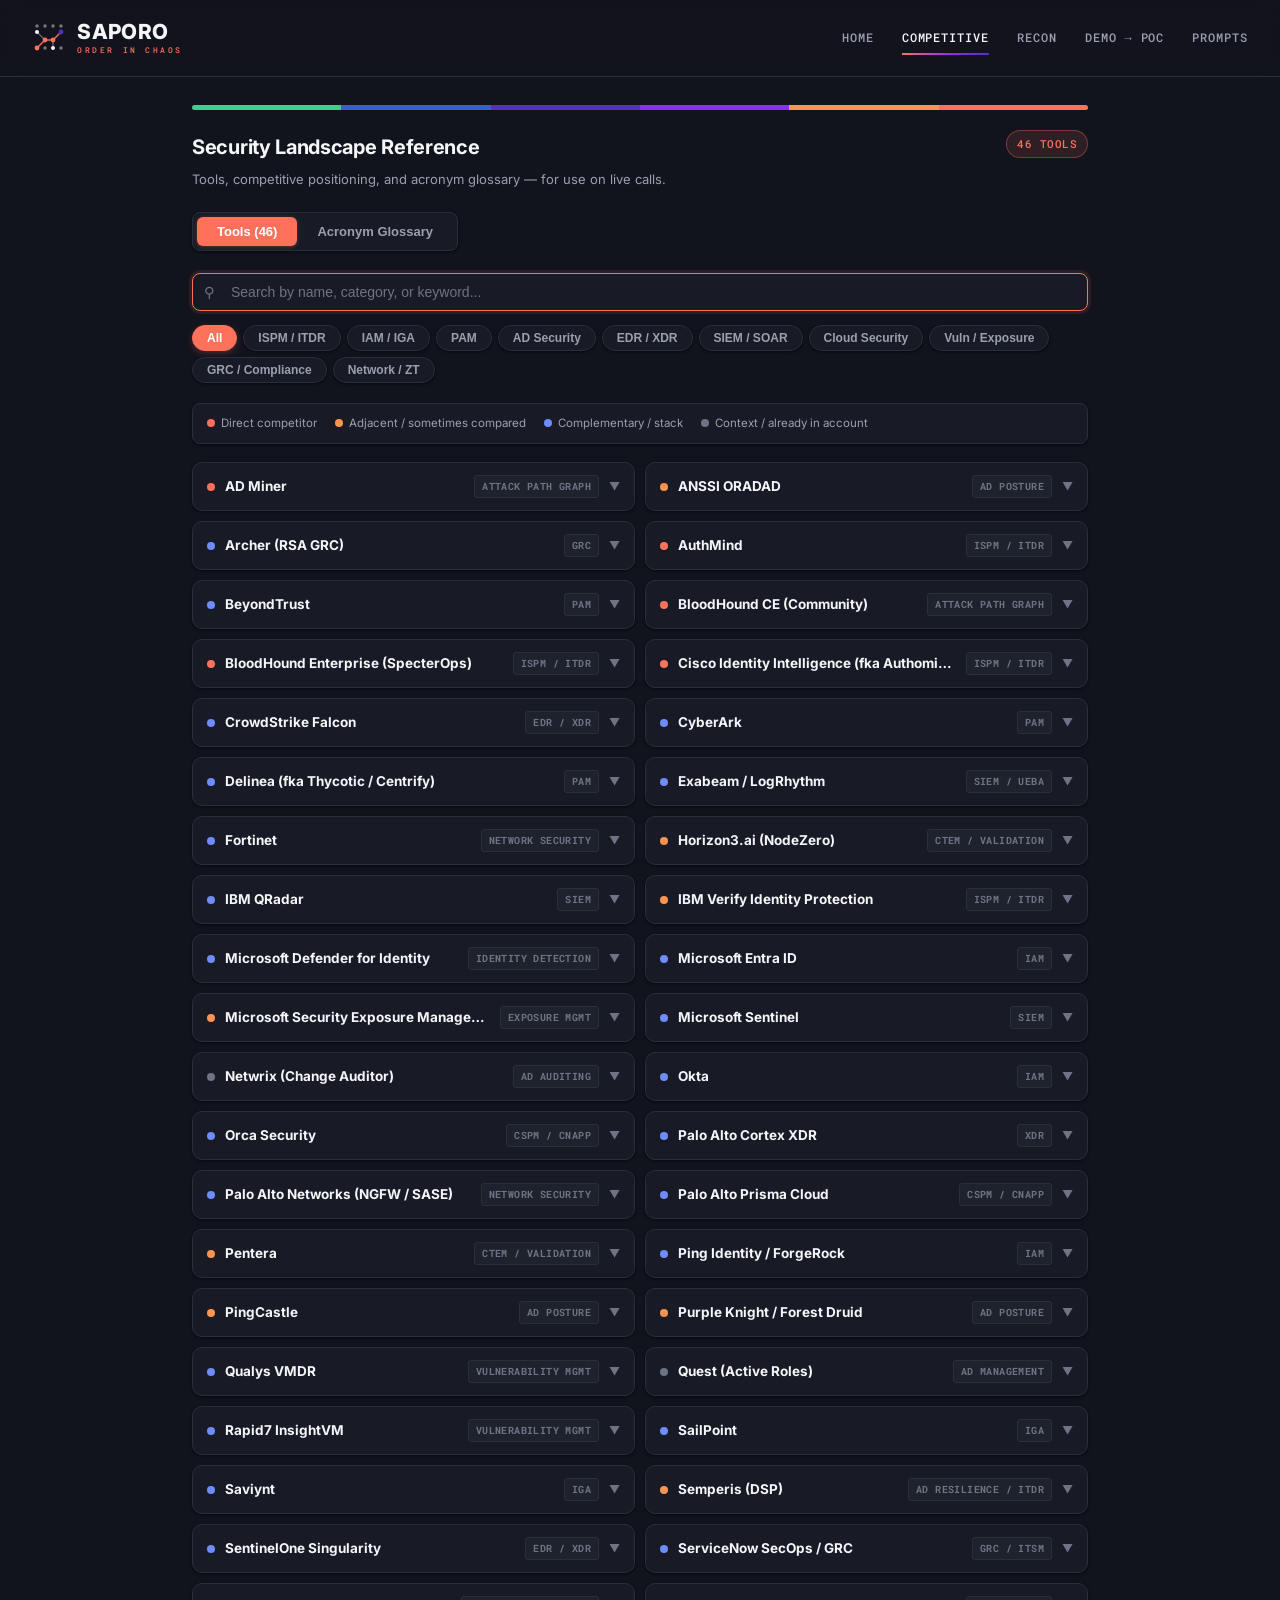
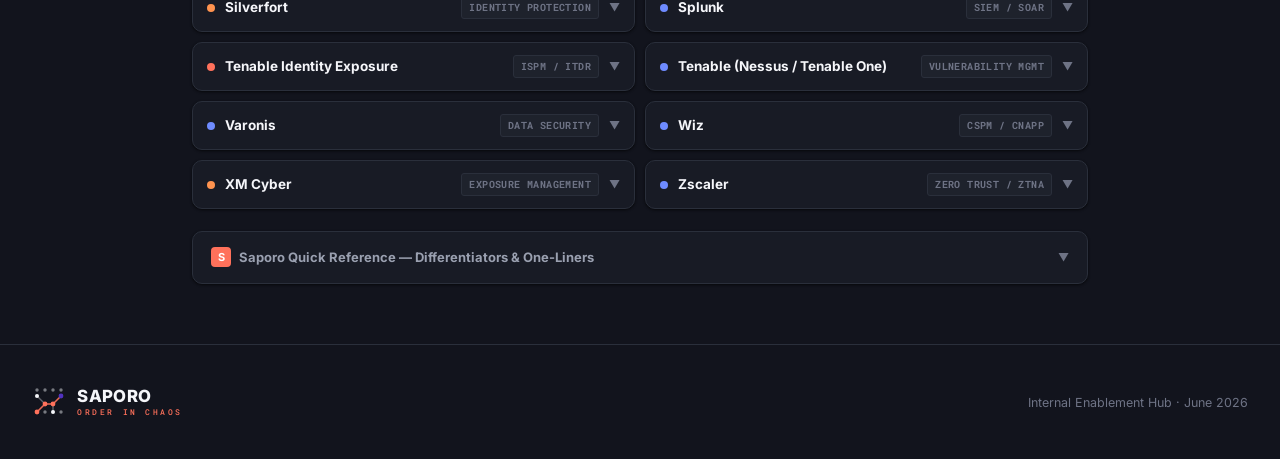
==== commit bf52b803: "Add Prompt Library page New prompts.html: searchable, copy-ready prompt library. Each prompt is a co" ====
--- a/competitive-lookup.html
+++ b/competitive-lookup.html
@@ -183,6 +183,7 @@
       <a href="competitive-lookup.html" class="active">Competitive</a>
       <a href="recon.html">Recon</a>
       <a href="demo-to-poc.html">Demo &rarr; POC</a>
+      <a href="prompts.html">Prompts</a>
     </nav>
   </div>
 </header>
